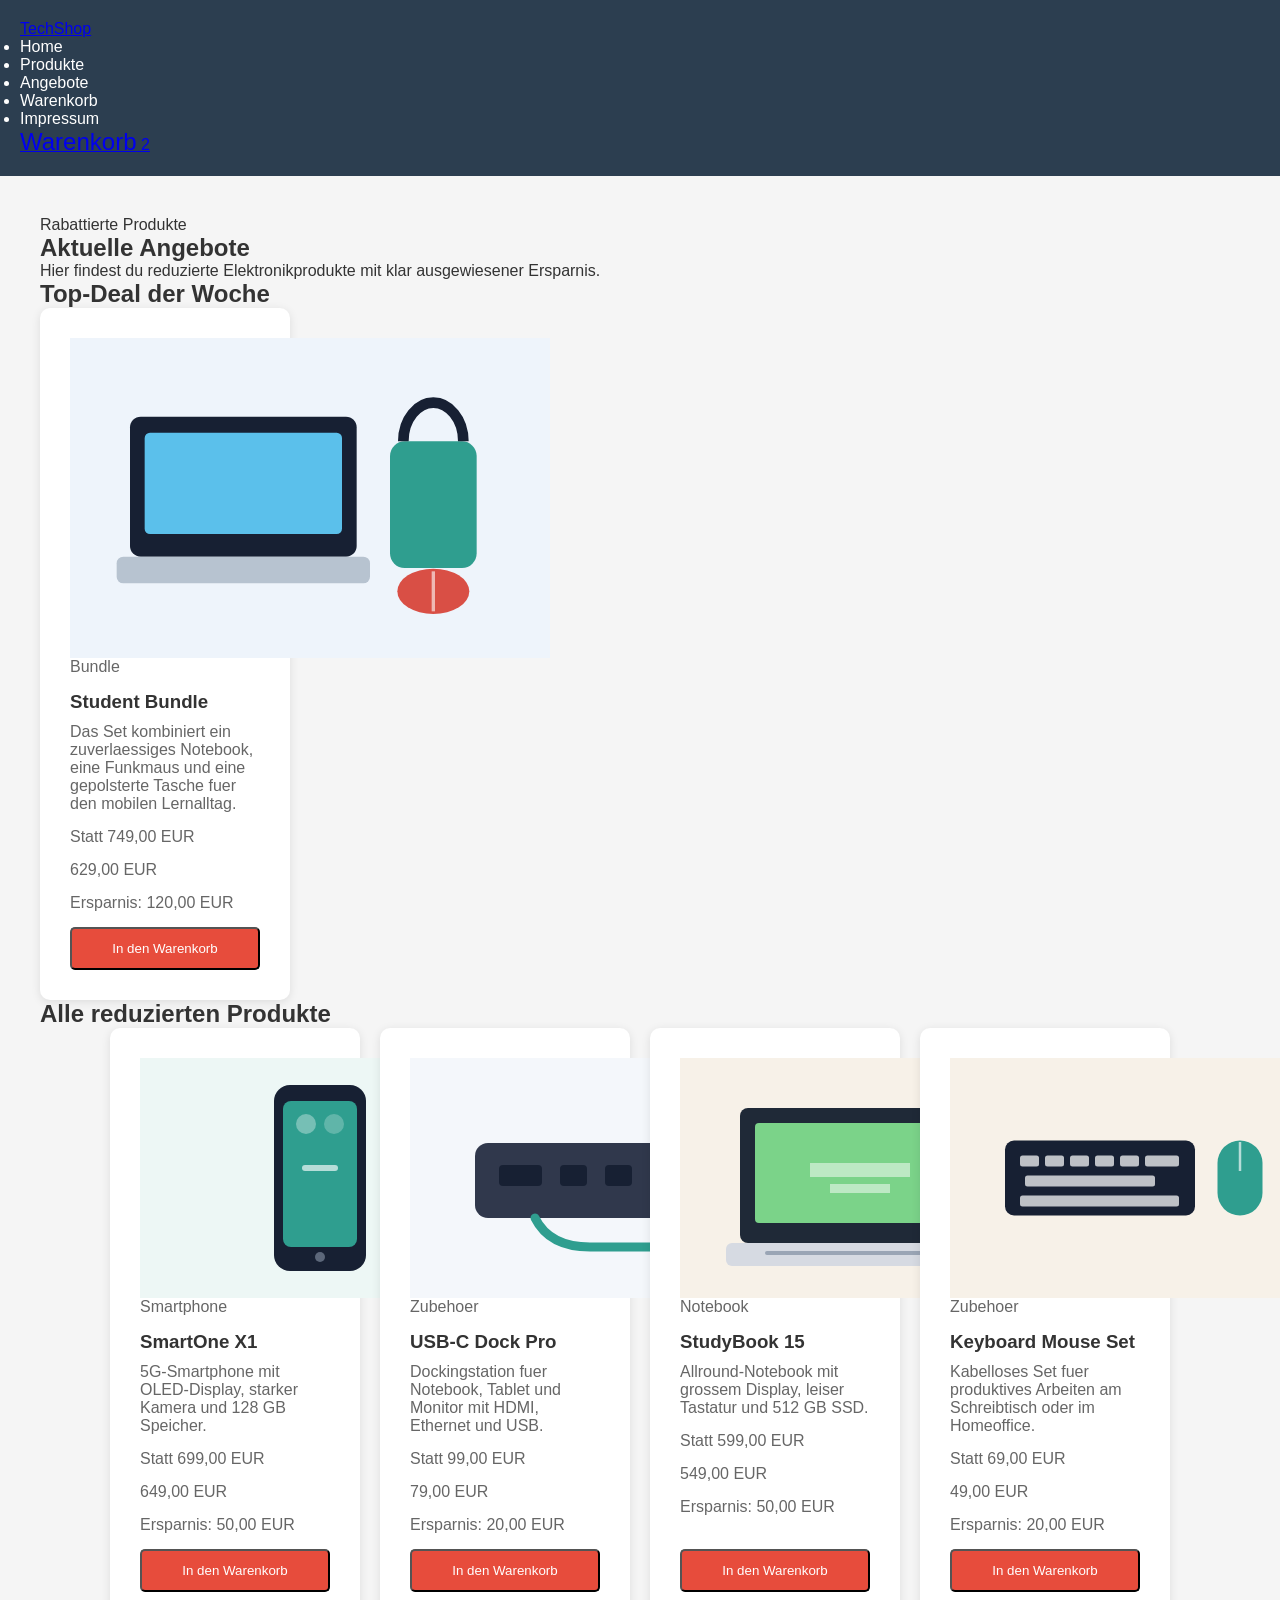
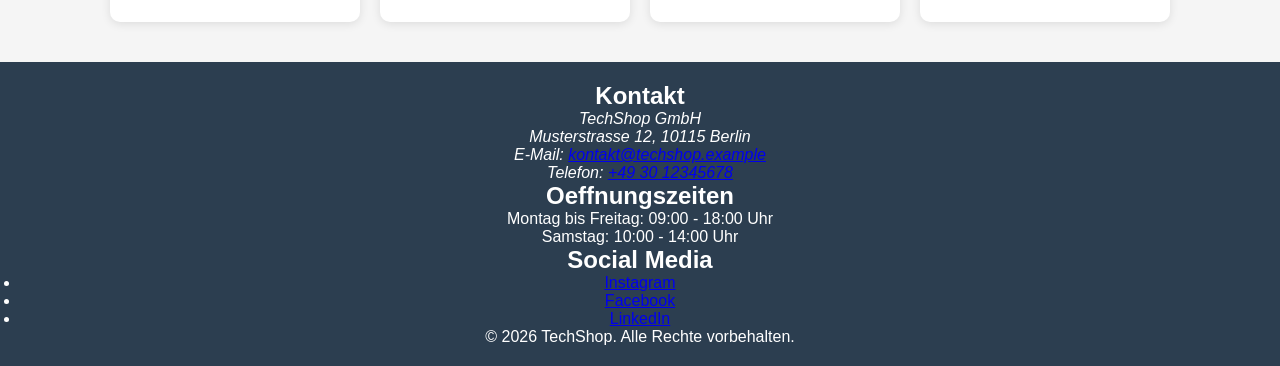
==== angebote.html @ 42faed0a "Update website structure and pages" ====
<!DOCTYPE html>
<html lang="de">
<head>
    <meta charset="UTF-8">
    <meta name="viewport" content="width=device-width, initial-scale=1.0">
    <meta name="description" content="Aktuelle Angebote im TechShop: rabattierte Notebooks, Smartphones und Zubehoer mit klar ausgewiesener Ersparnis.">
    <title>Angebote | TechShop</title>
    <link rel="stylesheet" href="css/style.css">
</head>
<body>
    <header class="site-header">
        <a class="site-logo" href="index.html" aria-label="TechShop Startseite">TechShop</a>

        <nav class="site-navigation" aria-label="Hauptnavigation">
            <ul class="navigation-list">
                <li><a href="index.html">Home</a></li>
                <li><a href="produkte.html">Produkte</a></li>
                <li><a href="angebote.html" aria-current="page">Angebote</a></li>
                <li><a href="warenkorb.html">Warenkorb</a></li>
                <li><a href="impressum.html">Impressum</a></li>
            </ul>
        </nav>

        <a class="cart-link" href="warenkorb.html" aria-label="Warenkorb mit 2 Artikeln">
            <span class="cart-icon" aria-hidden="true">Warenkorb</span>
            <span class="cart-count">2</span>
        </a>
    </header>

    <main>
        <section class="page-header" aria-labelledby="offers-page-title">
            <p class="section-kicker">Rabattierte Produkte</p>
            <h1 id="offers-page-title">Aktuelle Angebote</h1>
            <p>Hier findest du reduzierte Elektronikprodukte mit klar ausgewiesener Ersparnis.</p>
        </section>

        <section class="offers-highlight" aria-labelledby="highlight-title">
            <h2 id="highlight-title">Top-Deal der Woche</h2>
            <article class="product-card product-card--featured-offer">
                <img src="images/student-bundle.svg" alt="Student Bundle mit Notebook, Maus und Tasche" width="480" height="320">
                <p class="product-category">Bundle</p>
                <h3>Student Bundle</h3>
                <p class="product-description">Das Set kombiniert ein zuverlaessiges Notebook, eine Funkmaus und eine gepolsterte Tasche fuer den mobilen Lernalltag.</p>
                <p class="old-price">Statt 749,00 EUR</p>
                <p class="product-price">629,00 EUR</p>
                <p class="saving">Ersparnis: 120,00 EUR</p>
                <button class="btn" type="button">In den Warenkorb</button>
            </article>
        </section>

        <section class="offers-list" aria-labelledby="all-offers-title">
            <h2 id="all-offers-title">Alle reduzierten Produkte</h2>
            <div class="product-grid">
                <article class="product-card product-card--offer">
                    <img src="images/smartphone-x1.svg" alt="SmartOne X1 Smartphone in Schwarz" width="360" height="240">
                    <p class="product-category">Smartphone</p>
                    <h3>SmartOne X1</h3>
                    <p class="product-description">5G-Smartphone mit OLED-Display, starker Kamera und 128 GB Speicher.</p>
                    <p class="old-price">Statt 699,00 EUR</p>
                    <p class="product-price">649,00 EUR</p>
                    <p class="saving">Ersparnis: 50,00 EUR</p>
                    <button class="btn" type="button">In den Warenkorb</button>
                </article>

                <article class="product-card product-card--offer">
                    <img src="images/usb-c-dock.svg" alt="USB-C Dock Pro mit mehreren Anschluessen" width="360" height="240">
                    <p class="product-category">Zubehoer</p>
                    <h3>USB-C Dock Pro</h3>
                    <p class="product-description">Dockingstation fuer Notebook, Tablet und Monitor mit HDMI, Ethernet und USB.</p>
                    <p class="old-price">Statt 99,00 EUR</p>
                    <p class="product-price">79,00 EUR</p>
                    <p class="saving">Ersparnis: 20,00 EUR</p>
                    <button class="btn" type="button">In den Warenkorb</button>
                </article>

                <article class="product-card product-card--offer">
                    <img src="images/notebook-study-15.svg" alt="StudyBook 15 Notebook fuer Office und Schule" width="360" height="240">
                    <p class="product-category">Notebook</p>
                    <h3>StudyBook 15</h3>
                    <p class="product-description">Allround-Notebook mit grossem Display, leiser Tastatur und 512 GB SSD.</p>
                    <p class="old-price">Statt 599,00 EUR</p>
                    <p class="product-price">549,00 EUR</p>
                    <p class="saving">Ersparnis: 50,00 EUR</p>
                    <button class="btn" type="button">In den Warenkorb</button>
                </article>

                <article class="product-card product-card--offer">
                    <img src="images/keyboard-mouse-set.svg" alt="Tastatur und Maus als kabelloses Set" width="360" height="240">
                    <p class="product-category">Zubehoer</p>
                    <h3>Keyboard Mouse Set</h3>
                    <p class="product-description">Kabelloses Set fuer produktives Arbeiten am Schreibtisch oder im Homeoffice.</p>
                    <p class="old-price">Statt 69,00 EUR</p>
                    <p class="product-price">49,00 EUR</p>
                    <p class="saving">Ersparnis: 20,00 EUR</p>
                    <button class="btn" type="button">In den Warenkorb</button>
                </article>
            </div>
        </section>
    </main>

    <footer class="site-footer">
        <section class="footer-section" aria-labelledby="footer-contact">
            <h2 id="footer-contact">Kontakt</h2>
            <address>
                TechShop GmbH<br>
                Musterstrasse 12, 10115 Berlin<br>
                E-Mail: <a href="mailto:kontakt@techshop.example">kontakt@techshop.example</a><br>
                Telefon: <a href="tel:+493012345678">+49 30 12345678</a>
            </address>
        </section>

        <section class="footer-section" aria-labelledby="footer-hours">
            <h2 id="footer-hours">Oeffnungszeiten</h2>
            <p>Montag bis Freitag: 09:00 - 18:00 Uhr</p>
            <p>Samstag: 10:00 - 14:00 Uhr</p>
        </section>

        <section class="footer-section" aria-labelledby="footer-social">
            <h2 id="footer-social">Social Media</h2>
            <ul class="social-list">
                <li><a href="#">Instagram</a></li>
                <li><a href="#">Facebook</a></li>
                <li><a href="#">LinkedIn</a></li>
            </ul>
        </section>

        <p class="copyright">&copy; 2026 TechShop. Alle Rechte vorbehalten.</p>
    </footer>
</body>
</html>
---- css/style.css ----
/* =========================================
   GLOBAL — gilt für alle Seiten
   ========================================= */

* {
    margin: 0;
    padding: 0;
    box-sizing: border-box;
}

body {
    font-family: Arial, sans-serif;
    background-color: #f5f5f5;
    color: #333;
}

/* =========================================
   HEADER & NAVIGATION — alle Seiten
   ========================================= */

header {
    background-color: #2c3e50;
    padding: 20px;
    color: white;
}

header h1 {
    margin-bottom: 10px;
}

nav {
    display: flex;
    justify-content: space-between;
    align-items: center;
}

nav a {
    color: white;
    text-decoration: none;
    margin-right: 20px;
}

.cart-icon {
    font-size: 24px;
    margin-right: 0;
}

/* =========================================
   MAIN & FOOTER — alle Seiten
   ========================================= */

main {
    padding: 40px;
}

footer {
    background-color: #2c3e50;
    color: white;
    text-align: center;
    padding: 20px;
}

/* =========================================
   BUTTONS — alle Seiten
   ========================================= */

.btn {
    background-color: #e74c3c;
    color: white;
    padding: 12px 24px;
    text-decoration: none;
    border-radius: 5px;
}

.btn:hover {
    background-color: #c0392b;
}

/* =========================================
   index.html — HERO BEREICH
   ========================================= */

.hero {
    background-color: #2c3e50;
    color: white;
    padding: 80px 40px;
    text-align: center;
}

.hero h2 {
    font-size: 48px;
    margin-bottom: 20px;
}

.hero p {
    font-size: 20px;
    margin-bottom: 30px;
}

/* =========================================
   index.html — FEATURED PRODUCTS
   ========================================= */

.featured {
    padding: 60px 40px;
    text-align: center;
}

.featured h2 {
    margin-bottom: 40px;
    font-size: 32px;
}

/* =========================================
   PRODUKT KARTEN — index.html & produkte.html
   ========================================= */

.product-grid {
    display: flex;
    gap: 20px;
    justify-content: center;
}

.product-card {
    background: white;
    padding: 30px;
    border-radius: 10px;
    width: 250px;
    box-shadow: 0 2px 10px rgba(0,0,0,0.1);
    display: flex;
    flex-direction: column;
}

.product-card h3 {
    margin-bottom: 10px;
}

.product-card p {
    margin-bottom: 15px;
    color: #666;
}

.product-card .btn {
    margin-top: auto;
}

.price {
    display: block;
    font-size: 24px;
    font-weight: bold;
    color: #e74c3c;
    margin-bottom: 15px;
}

/* =========================================
   index.html — NACHHALTIGKEIT
   ========================================= */

.sustainability {
    background-color: #ecf0f1;
    padding: 60px 40px;
    text-align: center;
}

.sustainability h2 {
    margin-bottom: 40px;
    font-size: 32px;
}

.sustain-grid {
    display: flex;
    gap: 20px;
    justify-content: center;
}

.sustain-card {
    background: white;
    padding: 30px;
    border-radius: 10px;
    width: 250px;
}

.sustain-card h3 {
    margin-bottom: 10px;
}

/* =========================================
   produkte.html — FILTER BUTTONS
   ========================================= */

.filter-section {
    padding: 40px 40px 20px 40px;
    text-align: center;
}

.filter-section h2 {
    margin-bottom: 20px;
    font-size: 32px;
}

.filter-buttons {
    display: flex;
    gap: 10px;
    justify-content: center;
}

.filter-btn {
    background-color: #ecf0f1;
    border: none;
    padding: 10px 20px;
    border-radius: 5px;
    cursor: pointer;
    font-size: 16px;
}

.filter-btn:hover {
    background-color: #2c3e50;
    color: white;
}

.filter-btn.active {
    background-color: #2c3e50;
    color: white;
}

/* =========================================
   produkte.html — PRODUKTE ÜBERSICHT
   ========================================= */

.products-section {
    padding: 20px 40px 60px 40px;
}

.product-emoji {
    font-size: 48px;
    margin-bottom: 15px;
}
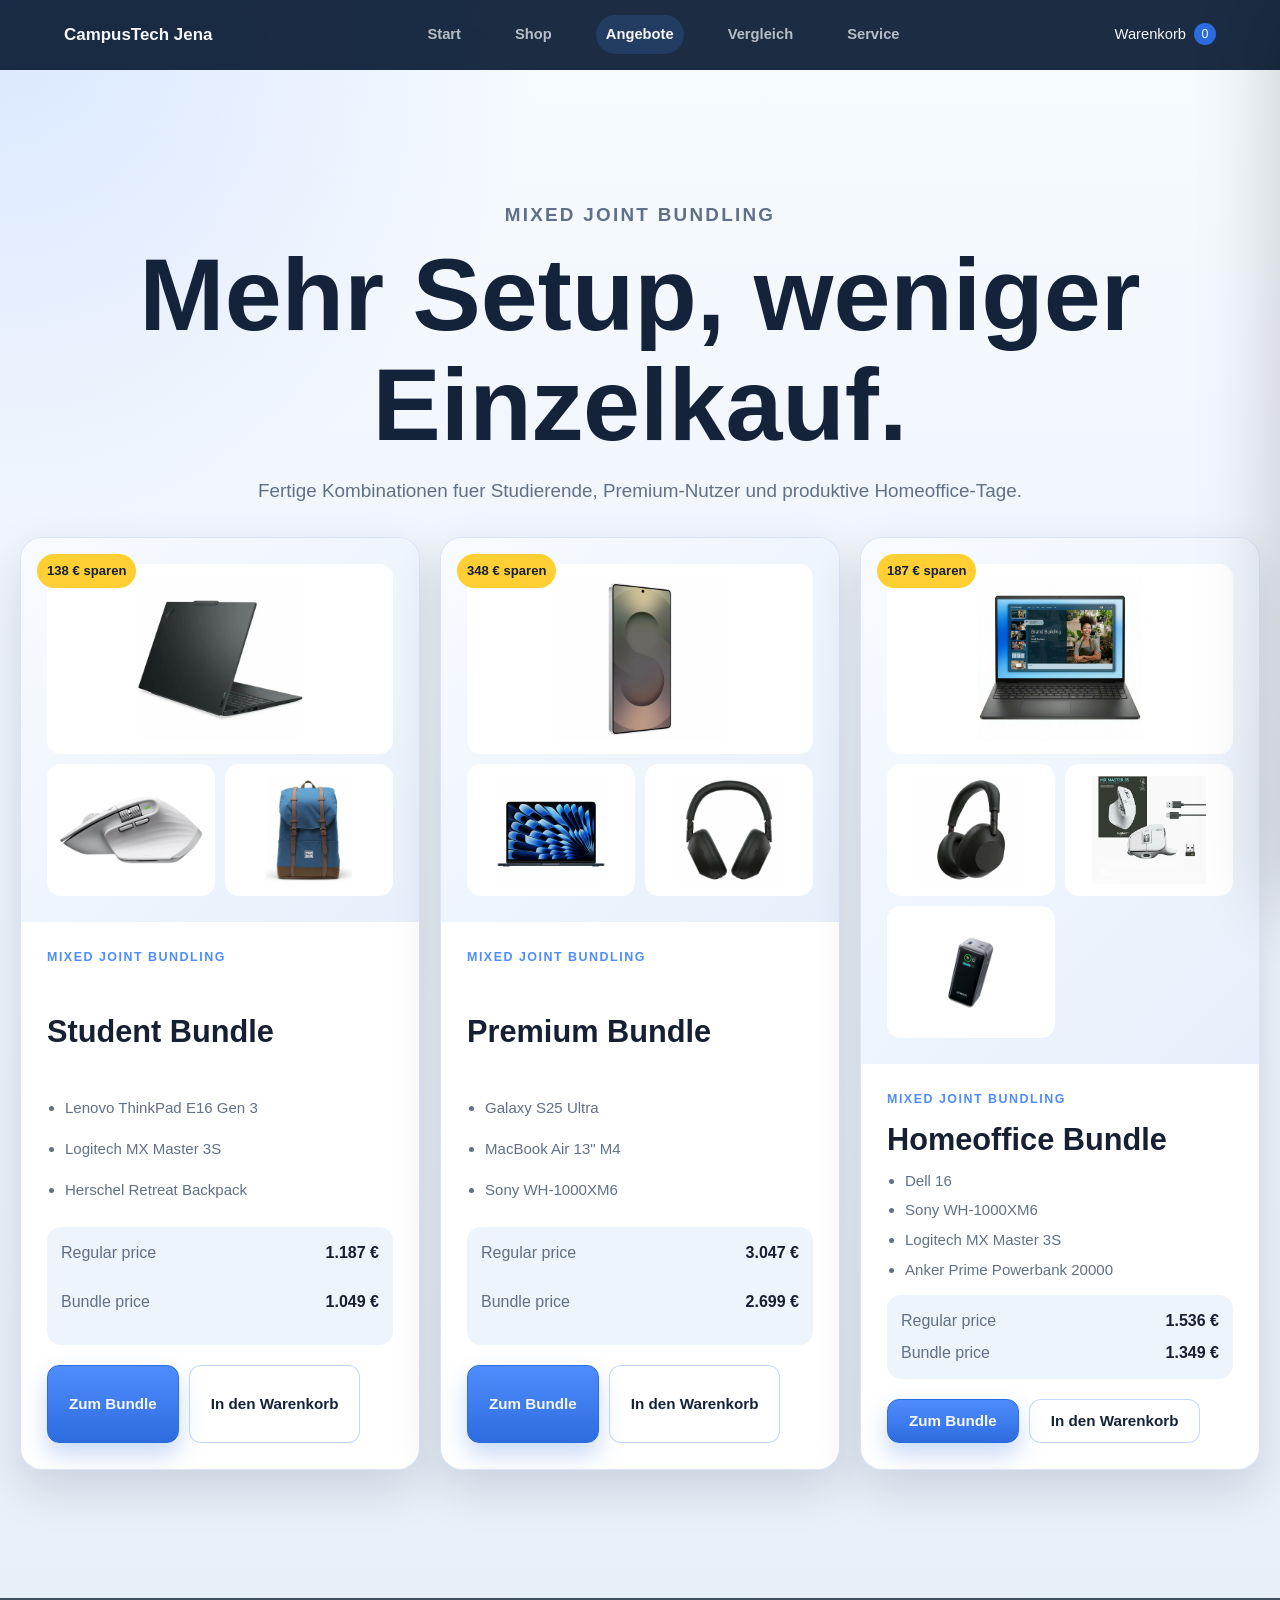
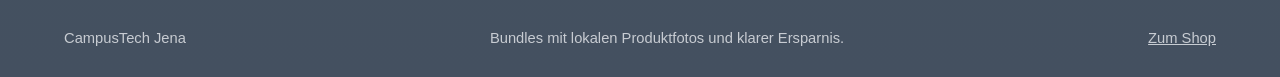
==== commit 6516cb4e: "neu" ====
--- a/angebote.html
+++ b/angebote.html
@@ -3,128 +3,57 @@
 <head>
     <meta charset="UTF-8">
     <meta name="viewport" content="width=device-width, initial-scale=1.0">
-    <meta name="description" content="Aktuelle Angebote im TechShop: rabattierte Notebooks, Smartphones und Zubehoer mit klar ausgewiesener Ersparnis.">
-    <title>Angebote | TechShop</title>
-    <link rel="stylesheet" href="css/style.css">
+    <meta name="description" content="CampusTech Jena Bundles fuer Studium, Premium-Alltag und Homeoffice.">
+    <title>Angebote | CampusTech Jena</title>
+    <link rel="stylesheet" href="style.css">
 </head>
-<body>
+<body data-page="offers">
     <header class="site-header">
-        <a class="site-logo" href="index.html" aria-label="TechShop Startseite">TechShop</a>
-
-        <nav class="site-navigation" aria-label="Hauptnavigation">
-            <ul class="navigation-list">
-                <li><a href="index.html">Home</a></li>
-                <li><a href="produkte.html">Produkte</a></li>
-                <li><a href="angebote.html" aria-current="page">Angebote</a></li>
-                <li><a href="warenkorb.html">Warenkorb</a></li>
-                <li><a href="impressum.html">Impressum</a></li>
-            </ul>
+        <a class="brand" href="index.html" aria-label="CampusTech Jena Startseite">CampusTech Jena</a>
+        <button class="nav-toggle" type="button" aria-label="Menue oeffnen" aria-expanded="false">
+            <span></span>
+            <span></span>
+        </button>
+        <nav class="site-nav" aria-label="Hauptnavigation">
+            <a href="index.html" data-nav="home">Start</a>
+            <a href="produkte.html" data-nav="shop">Shop</a>
+            <a href="angebote.html" data-nav="offers">Angebote</a>
+            <a href="vergleich.html" data-nav="compare">Vergleich</a>
+            <a href="kontakt.html" data-nav="contact">Service</a>
         </nav>
-
-        <a class="cart-link" href="warenkorb.html" aria-label="Warenkorb mit 2 Artikeln">
-            <span class="cart-icon" aria-hidden="true">Warenkorb</span>
-            <span class="cart-count">2</span>
-        </a>
+        <button class="cart-indicator" type="button" data-cart-open>
+            Warenkorb <span data-cart-count>0</span>
+        </button>
     </header>
 
     <main>
-        <section class="page-header" aria-labelledby="offers-page-title">
-            <p class="section-kicker">Rabattierte Produkte</p>
-            <h1 id="offers-page-title">Aktuelle Angebote</h1>
-            <p>Hier findest du reduzierte Elektronikprodukte mit klar ausgewiesener Ersparnis.</p>
+        <section class="page-hero offers-hero">
+            <p class="eyebrow">Mixed Joint Bundling</p>
+            <h1>Mehr Setup, weniger Einzelkauf.</h1>
+            <p>Fertige Kombinationen fuer Studierende, Premium-Nutzer und produktive Homeoffice-Tage.</p>
         </section>
 
-        <section class="offers-highlight" aria-labelledby="highlight-title">
-            <h2 id="highlight-title">Top-Deal der Woche</h2>
-            <article class="product-card product-card--featured-offer">
-                <img src="images/student-bundle.svg" alt="Student Bundle mit Notebook, Maus und Tasche" width="480" height="320">
-                <p class="product-category">Bundle</p>
-                <h3>Student Bundle</h3>
-                <p class="product-description">Das Set kombiniert ein zuverlaessiges Notebook, eine Funkmaus und eine gepolsterte Tasche fuer den mobilen Lernalltag.</p>
-                <p class="old-price">Statt 749,00 EUR</p>
-                <p class="product-price">629,00 EUR</p>
-                <p class="saving">Ersparnis: 120,00 EUR</p>
-                <button class="btn" type="button">In den Warenkorb</button>
-            </article>
-        </section>
-
-        <section class="offers-list" aria-labelledby="all-offers-title">
-            <h2 id="all-offers-title">Alle reduzierten Produkte</h2>
-            <div class="product-grid">
-                <article class="product-card product-card--offer">
-                    <img src="images/smartphone-x1.svg" alt="SmartOne X1 Smartphone in Schwarz" width="360" height="240">
-                    <p class="product-category">Smartphone</p>
-                    <h3>SmartOne X1</h3>
-                    <p class="product-description">5G-Smartphone mit OLED-Display, starker Kamera und 128 GB Speicher.</p>
-                    <p class="old-price">Statt 699,00 EUR</p>
-                    <p class="product-price">649,00 EUR</p>
-                    <p class="saving">Ersparnis: 50,00 EUR</p>
-                    <button class="btn" type="button">In den Warenkorb</button>
-                </article>
-
-                <article class="product-card product-card--offer">
-                    <img src="images/usb-c-dock.svg" alt="USB-C Dock Pro mit mehreren Anschluessen" width="360" height="240">
-                    <p class="product-category">Zubehoer</p>
-                    <h3>USB-C Dock Pro</h3>
-                    <p class="product-description">Dockingstation fuer Notebook, Tablet und Monitor mit HDMI, Ethernet und USB.</p>
-                    <p class="old-price">Statt 99,00 EUR</p>
-                    <p class="product-price">79,00 EUR</p>
-                    <p class="saving">Ersparnis: 20,00 EUR</p>
-                    <button class="btn" type="button">In den Warenkorb</button>
-                </article>
-
-                <article class="product-card product-card--offer">
-                    <img src="images/notebook-study-15.svg" alt="StudyBook 15 Notebook fuer Office und Schule" width="360" height="240">
-                    <p class="product-category">Notebook</p>
-                    <h3>StudyBook 15</h3>
-                    <p class="product-description">Allround-Notebook mit grossem Display, leiser Tastatur und 512 GB SSD.</p>
-                    <p class="old-price">Statt 599,00 EUR</p>
-                    <p class="product-price">549,00 EUR</p>
-                    <p class="saving">Ersparnis: 50,00 EUR</p>
-                    <button class="btn" type="button">In den Warenkorb</button>
-                </article>
-
-                <article class="product-card product-card--offer">
-                    <img src="images/keyboard-mouse-set.svg" alt="Tastatur und Maus als kabelloses Set" width="360" height="240">
-                    <p class="product-category">Zubehoer</p>
-                    <h3>Keyboard Mouse Set</h3>
-                    <p class="product-description">Kabelloses Set fuer produktives Arbeiten am Schreibtisch oder im Homeoffice.</p>
-                    <p class="old-price">Statt 69,00 EUR</p>
-                    <p class="product-price">49,00 EUR</p>
-                    <p class="saving">Ersparnis: 20,00 EUR</p>
-                    <button class="btn" type="button">In den Warenkorb</button>
-                </article>
-            </div>
-        </section>
+        <section class="bundle-grid offer-grid" data-offer-grid aria-label="Aktuelle Bundles"></section>
     </main>
 
     <footer class="site-footer">
-        <section class="footer-section" aria-labelledby="footer-contact">
-            <h2 id="footer-contact">Kontakt</h2>
-            <address>
-                TechShop GmbH<br>
-                Musterstrasse 12, 10115 Berlin<br>
-                E-Mail: <a href="mailto:kontakt@techshop.example">kontakt@techshop.example</a><br>
-                Telefon: <a href="tel:+493012345678">+49 30 12345678</a>
-            </address>
-        </section>
+        <p>CampusTech Jena</p>
+        <p>Bundles mit lokalen Produktfotos und klarer Ersparnis.</p>
+        <p><a href="produkte.html">Zum Shop</a></p>
+    </footer>
 
-        <section class="footer-section" aria-labelledby="footer-hours">
-            <h2 id="footer-hours">Oeffnungszeiten</h2>
-            <p>Montag bis Freitag: 09:00 - 18:00 Uhr</p>
-            <p>Samstag: 10:00 - 14:00 Uhr</p>
-        </section>
-
-        <section class="footer-section" aria-labelledby="footer-social">
-            <h2 id="footer-social">Social Media</h2>
-            <ul class="social-list">
-                <li><a href="#">Instagram</a></li>
-                <li><a href="#">Facebook</a></li>
-                <li><a href="#">LinkedIn</a></li>
-            </ul>
-        </section>
-
-        <p class="copyright">&copy; 2026 TechShop. Alle Rechte vorbehalten.</p>
-    </footer>
+    <aside class="cart-drawer" data-cart-drawer aria-hidden="true">
+        <div class="drawer-head">
+            <h2>Warenkorb</h2>
+            <button class="icon-btn" type="button" data-cart-close>Schliessen</button>
+        </div>
+        <div class="drawer-items" data-cart-items></div>
+        <div class="drawer-total">
+            <span>Summe</span>
+            <strong data-cart-total>0 €</strong>
+        </div>
+    </aside>
+    <div class="toast" data-toast></div>
+    <script src="script.js"></script>
 </body>
 </html>
--- a/style.css
+++ b/style.css
@@ -0,0 +1,1169 @@
+:root {
+    --bg-primary: #081B33;
+    --bg-secondary: #102B4E;
+    --accent: #2D6CDF;
+    --accent-light: #4F8DFF;
+    --text: #14233a;
+    --text-invert: #F5F7FA;
+    --bg: #eef4fb;
+    --surface: #ffffff;
+    --surface-soft: #e8f0fa;
+    --surface-card: #ffffff;
+    --card-text: #172033;
+    --muted: #607086;
+    --muted-dark: #607086;
+    --line: rgba(16, 43, 78, 0.14);
+    --dark: #061426;
+    --sale: #ffcf33;
+    --shadow: 0 22px 60px rgba(8, 27, 51, 0.16);
+    --radius: 18px;
+}
+
+* {
+    box-sizing: border-box;
+    margin: 0;
+    padding: 0;
+}
+
+html {
+    scroll-behavior: smooth;
+}
+
+body {
+    min-width: 320px;
+    background:
+        radial-gradient(circle at top left, rgba(79, 141, 255, 0.18), transparent 34rem),
+        linear-gradient(180deg, #f7fbff 0%, var(--bg) 46%, #e7eff9 100%);
+    color: var(--text);
+    font-family: Inter, "Segoe UI", Roboto, Arial, sans-serif;
+    letter-spacing: 0;
+    line-height: 1.5;
+}
+
+body.drawer-open {
+    overflow: hidden;
+}
+
+a {
+    color: inherit;
+}
+
+img {
+    display: block;
+    max-width: 100%;
+}
+
+button,
+input,
+select {
+    font: inherit;
+}
+
+button {
+    cursor: pointer;
+}
+
+.site-header {
+    position: sticky;
+    top: 0;
+    z-index: 30;
+    display: grid;
+    grid-template-columns: auto 1fr auto;
+    align-items: center;
+    gap: 28px;
+    min-height: 70px;
+    padding: 0 clamp(20px, 5vw, 72px);
+    background: rgba(8, 27, 51, 0.92);
+    border-bottom: 1px solid var(--line);
+    backdrop-filter: blur(22px);
+}
+
+.brand {
+    color: var(--text-invert);
+    font-size: 1.06rem;
+    font-weight: 800;
+    text-decoration: none;
+}
+
+.site-nav {
+    display: flex;
+    justify-content: center;
+    gap: clamp(14px, 3vw, 34px);
+}
+
+.site-nav a {
+    color: rgba(245, 247, 250, 0.72);
+    font-size: 0.92rem;
+    font-weight: 650;
+    text-decoration: none;
+    transition: color 180ms ease, background 180ms ease;
+    padding: 8px 10px;
+    border-radius: 999px;
+}
+
+.site-nav a:hover,
+.site-nav a.active {
+    color: var(--text-invert);
+    background: rgba(79, 141, 255, 0.16);
+}
+
+.cart-indicator,
+.icon-btn,
+.nav-toggle {
+    border: 0;
+    background: transparent;
+    color: var(--text-invert);
+}
+
+.cart-indicator {
+    display: inline-flex;
+    align-items: center;
+    gap: 8px;
+    font-size: 0.92rem;
+}
+
+.cart-indicator span {
+    display: grid;
+    place-items: center;
+    min-width: 22px;
+    height: 22px;
+    padding: 0 7px;
+    border-radius: 999px;
+    background: var(--accent);
+    color: var(--text-invert);
+    font-size: 0.78rem;
+}
+
+.nav-toggle {
+    display: none;
+    width: 42px;
+    height: 42px;
+    justify-self: end;
+}
+
+.nav-toggle span {
+    display: block;
+    width: 21px;
+    height: 1.5px;
+    margin: 6px auto;
+    background: var(--text-invert);
+}
+
+main {
+    width: min(1440px, 100%);
+    margin: 0 auto;
+}
+
+.hero,
+.page-hero,
+.section-heading,
+.shop-layout,
+.detail-shell,
+.compare-wrap,
+.contact-grid,
+.wide-showcase,
+.benefits,
+.feature-grid,
+.bundle-grid {
+    width: min(1240px, calc(100% - 32px));
+    margin-inline: auto;
+}
+
+.hero {
+    min-height: calc(100svh - 64px);
+    display: grid;
+    grid-template-rows: auto 1fr;
+    align-items: center;
+    padding: clamp(48px, 7vw, 88px) 0 40px;
+    text-align: center;
+}
+
+.hero-copy {
+    max-width: 900px;
+    margin: 0 auto;
+}
+
+.eyebrow {
+    color: var(--accent-light);
+    font-size: 0.78rem;
+    font-weight: 700;
+    letter-spacing: 0.12em;
+    text-transform: uppercase;
+}
+
+h1,
+h2,
+h3 {
+    color: var(--text);
+    line-height: 1.08;
+}
+
+h1 {
+    margin-top: 12px;
+    font-size: clamp(3.2rem, 9vw, 7.6rem);
+    font-weight: 850;
+}
+
+h2 {
+    font-size: clamp(2.1rem, 5vw, 5.2rem);
+    font-weight: 720;
+}
+
+h3 {
+    font-size: 1.35rem;
+    font-weight: 700;
+}
+
+.hero-copy p:not(.eyebrow),
+.page-hero p,
+.section-heading p,
+.wide-showcase p,
+.product-copy,
+.contact-card p,
+.site-footer {
+    color: var(--muted);
+}
+
+.hero-copy p:not(.eyebrow) {
+    max-width: 680px;
+    margin: 18px auto 0;
+    font-size: clamp(1.05rem, 2vw, 1.35rem);
+}
+
+.button-row {
+    display: flex;
+    flex-wrap: wrap;
+    justify-content: center;
+    gap: 12px;
+    margin-top: 28px;
+}
+
+.btn {
+    display: inline-flex;
+    align-items: center;
+    justify-content: center;
+    min-height: 44px;
+    padding: 0 21px;
+    border-radius: 12px;
+    font-size: 0.95rem;
+    font-weight: 650;
+    text-decoration: none;
+    transition: transform 180ms ease, box-shadow 180ms ease, background 180ms ease, border-color 180ms ease;
+}
+
+.btn:hover {
+    transform: translateY(-2px);
+}
+
+.btn-dark {
+    border: 1px solid var(--accent);
+    background: linear-gradient(180deg, var(--accent-light), var(--accent));
+    color: var(--text-invert);
+    box-shadow: 0 12px 24px rgba(45, 108, 223, 0.26);
+}
+
+.btn-light {
+    border: 1px solid rgba(79, 141, 255, 0.34);
+    background: rgba(245, 247, 250, 0.08);
+    color: var(--text);
+}
+
+.hero-wallpaper {
+    width: min(1120px, 100%);
+    margin: clamp(28px, 5vw, 54px) auto 0;
+    border: 1px solid rgba(16, 43, 78, 0.12);
+    border-radius: 28px;
+    overflow: hidden;
+    box-shadow: var(--shadow);
+}
+
+.hero-wallpaper img {
+    width: 100%;
+    height: clamp(260px, 42vw, 540px);
+    object-fit: cover;
+}
+
+.hero-image {
+    width: min(980px, 100%);
+    margin: clamp(30px, 5vw, 70px) auto 0;
+    filter: drop-shadow(0 34px 48px rgba(0, 0, 0, 0.12));
+}
+
+.benefits {
+    display: grid;
+    grid-template-columns: repeat(4, 1fr);
+    gap: 14px;
+    margin-bottom: clamp(74px, 10vw, 138px);
+}
+
+.benefits article {
+    display: grid;
+    grid-template-columns: 64px 1fr;
+    gap: 16px;
+    align-items: start;
+    min-height: 0;
+    padding: 22px;
+    border: 1px solid rgba(16, 43, 78, 0.12);
+    border-radius: var(--radius);
+    background: rgba(255, 255, 255, 0.86);
+    overflow: hidden;
+    transition: transform 200ms ease, box-shadow 200ms ease;
+}
+
+.benefits article:hover {
+    transform: translateY(-4px);
+    box-shadow: var(--shadow);
+}
+
+.benefits article img {
+    grid-row: 1 / span 3;
+    width: 64px;
+    height: 64px;
+    object-fit: contain;
+    border-radius: 12px;
+    margin-bottom: 0;
+    background: #eef4fb;
+    padding: 8px;
+}
+
+.benefits span {
+    color: var(--muted);
+    font-size: 0.78rem;
+    font-weight: 700;
+}
+
+.benefits h2 {
+    margin-top: 0;
+    font-size: 1.35rem;
+}
+
+.benefits p {
+    margin-top: 8px;
+    color: var(--muted);
+}
+
+.section-heading,
+.page-hero {
+    padding: clamp(64px, 9vw, 124px) 0 28px;
+    text-align: center;
+}
+
+.section-heading {
+    max-width: 820px;
+}
+
+.section-heading h2,
+.page-hero h1 {
+    margin-top: 10px;
+}
+
+.page-hero h1 {
+    font-size: clamp(3.2rem, 8vw, 7.5rem);
+}
+
+.page-hero p {
+    margin-top: 16px;
+    font-size: 1.18rem;
+}
+
+.feature-grid,
+.product-grid {
+    display: grid;
+    grid-template-columns: repeat(3, minmax(0, 1fr));
+    gap: 18px;
+}
+
+.product-card {
+    position: relative;
+    overflow: hidden;
+    border-radius: var(--radius);
+    background: var(--surface-card);
+    color: var(--card-text);
+    border: 1px solid rgba(245, 247, 250, 0.10);
+    box-shadow: 0 12px 32px rgba(0, 0, 0, 0.18);
+    transition: transform 220ms ease, box-shadow 220ms ease;
+}
+
+.product-card:hover {
+    transform: translateY(-5px);
+    box-shadow: var(--shadow);
+}
+
+.product-card img {
+    width: 100%;
+    aspect-ratio: 1.18 / 1;
+    object-fit: contain;
+    padding: 32px;
+    background: linear-gradient(180deg, #ffffff, #eef4fb);
+}
+
+.product-body {
+    display: grid;
+    gap: 12px;
+    padding: 24px;
+}
+
+.product-card h3,
+.product-card .price {
+    color: var(--card-text);
+}
+
+.product-card .eyebrow {
+    color: var(--accent);
+}
+
+.product-card .btn-light {
+    border-color: #d7e0ec;
+    background: #ffffff;
+    color: var(--accent);
+}
+
+.product-card .btn-light:hover {
+    border-color: var(--accent);
+    box-shadow: 0 10px 22px rgba(45, 108, 223, 0.14);
+}
+
+.highlight-list {
+    display: grid;
+    gap: 7px;
+    padding-left: 18px;
+    color: var(--muted-dark);
+    font-size: 0.94rem;
+}
+
+.detail-highlights {
+    margin-top: 22px;
+    color: var(--muted);
+}
+
+.product-copy {
+    color: var(--muted-dark);
+}
+
+.meta-row {
+    display: flex;
+    justify-content: space-between;
+    gap: 14px;
+    color: var(--muted-dark);
+    font-size: 0.9rem;
+}
+
+.price {
+    color: var(--card-text);
+    font-size: 1.05rem;
+    font-weight: 720;
+}
+
+.product-actions {
+    display: flex;
+    flex-wrap: wrap;
+    gap: 10px;
+    margin-top: 6px;
+}
+
+.text-link {
+    color: var(--accent-light);
+    font-weight: 650;
+    text-decoration: none;
+}
+
+.text-link:hover {
+    text-decoration: underline;
+}
+
+.offer-badge {
+    position: absolute;
+    top: 16px;
+    left: 16px;
+    z-index: 2;
+    padding: 7px 10px;
+    border-radius: 999px;
+    background: var(--sale);
+    color: #172033;
+    font-size: 0.82rem;
+    font-weight: 850;
+}
+
+.bundle-grid {
+    display: grid;
+    grid-template-columns: repeat(3, minmax(0, 1fr));
+    gap: 20px;
+    margin-bottom: clamp(80px, 10vw, 132px);
+}
+
+.bundle-card {
+    position: relative;
+    display: grid;
+    grid-template-rows: auto 1fr;
+    overflow: hidden;
+    border: 1px solid rgba(45, 108, 223, 0.18);
+    border-radius: 22px;
+    background: #ffffff;
+    box-shadow: 0 18px 48px rgba(8, 27, 51, 0.14);
+    transition: transform 220ms ease, box-shadow 220ms ease, border-color 220ms ease;
+}
+
+.bundle-card:hover {
+    transform: translateY(-6px);
+    border-color: rgba(45, 108, 223, 0.36);
+    box-shadow: 0 28px 70px rgba(8, 27, 51, 0.20);
+}
+
+.bundle-images {
+    display: grid;
+    grid-template-columns: repeat(2, minmax(0, 1fr));
+    gap: 10px;
+    padding: 26px;
+    background: linear-gradient(135deg, #f8fbff, #e6effb);
+}
+
+.bundle-images img {
+    width: 100%;
+    height: 132px;
+    object-fit: contain;
+    padding: 12px;
+    border-radius: 14px;
+    background: #ffffff;
+}
+
+.bundle-images img:first-child {
+    grid-column: 1 / -1;
+    height: 190px;
+}
+
+.bundle-body {
+    display: grid;
+    gap: 14px;
+    padding: 26px;
+}
+
+.bundle-body h3 {
+    color: var(--card-text);
+    font-size: clamp(1.55rem, 2.4vw, 2.1rem);
+}
+
+.bundle-prices {
+    display: grid;
+    gap: 8px;
+    padding: 14px;
+    border-radius: 14px;
+    background: #eef4fb;
+    color: var(--muted-dark);
+}
+
+.bundle-prices span {
+    display: flex;
+    justify-content: space-between;
+    gap: 12px;
+}
+
+.bundle-prices strong {
+    color: var(--card-text);
+}
+
+.offer-grid {
+    margin-top: 4px;
+}
+
+.old-price {
+    color: var(--muted-dark);
+    font-size: 0.95rem;
+    text-decoration: line-through;
+}
+
+.saving {
+    color: var(--accent);
+    font-weight: 800;
+}
+
+.detail-info .old-price {
+    margin-top: 18px;
+    color: var(--muted);
+}
+
+.detail-info .saving {
+    margin-top: 4px;
+}
+
+.wide-showcase {
+    display: grid;
+    grid-template-columns: minmax(280px, 0.75fr) 1.25fr;
+    gap: 20px;
+    align-items: center;
+    margin-top: 22px;
+    margin-bottom: clamp(76px, 10vw, 140px);
+    padding: clamp(28px, 5vw, 62px);
+    border: 1px solid rgba(245, 247, 250, 0.14);
+    border-radius: 28px;
+    background: linear-gradient(135deg, #102B4E, #071629 62%);
+    color: #ffffff;
+    overflow: hidden;
+}
+
+.wide-showcase h2,
+.wide-showcase .eyebrow {
+    color: #ffffff;
+}
+
+.wide-showcase p {
+    max-width: 360px;
+    margin: 14px 0 18px;
+    color: rgba(255, 255, 255, 0.7);
+}
+
+.wide-showcase img {
+    width: 100%;
+    border-radius: 18px;
+    background: rgba(245, 247, 250, 0.06);
+    object-fit: contain;
+}
+
+.shop-layout {
+    display: grid;
+    grid-template-columns: 1fr 282px;
+    gap: 24px;
+    padding-bottom: 100px;
+}
+
+.filters,
+.shop-results,
+.compare-wrap,
+.contact-card,
+.map-placeholder {
+    border-radius: var(--radius);
+    background: rgba(255, 255, 255, 0.88);
+    border: 1px solid rgba(16, 43, 78, 0.12);
+    box-shadow: 0 14px 42px rgba(8, 27, 51, 0.10);
+}
+
+.filters {
+    position: sticky;
+    top: 84px;
+    align-self: start;
+    display: grid;
+    gap: 10px;
+    padding: 22px;
+}
+
+.filters .icon-btn,
+.cart-drawer .icon-btn {
+    color: var(--text);
+}
+
+.filters h2 {
+    font-size: 1.8rem;
+    margin-bottom: 8px;
+}
+
+.filter-close,
+.filter-toggle {
+    display: none;
+}
+
+.category-list {
+    display: grid;
+    gap: 8px;
+}
+
+.category-list button {
+    display: flex;
+    align-items: center;
+    justify-content: center;
+    width: 100%;
+    min-height: 44px;
+    padding: 0 14px;
+    border: 1px solid var(--line);
+    border-radius: 12px;
+    background: #f5f8fc;
+    color: var(--text);
+    font-weight: 650;
+    text-align: center;
+    transition: background 180ms ease, border-color 180ms ease, transform 180ms ease;
+}
+
+.category-list button:hover,
+.category-list button.active {
+    border-color: var(--accent-light);
+    background: linear-gradient(180deg, var(--accent-light), var(--accent));
+    color: #ffffff;
+    transform: translateY(-1px);
+}
+
+.filters label {
+    margin-top: 12px;
+    color: var(--muted-dark);
+    font-size: 0.82rem;
+    font-weight: 700;
+    text-transform: uppercase;
+}
+
+.input {
+    width: 100%;
+    min-height: 46px;
+    padding: 0 14px;
+    border: 1px solid rgba(16, 43, 78, 0.14);
+    border-radius: 12px;
+    background: #f7fbff;
+    color: var(--text);
+    outline: none;
+}
+
+.input:focus {
+    border-color: var(--accent-light);
+    box-shadow: 0 0 0 4px rgba(79, 141, 255, 0.14);
+}
+
+.shop-results {
+    padding: 22px;
+}
+
+.result-bar {
+    display: flex;
+    justify-content: space-between;
+    gap: 16px;
+    align-items: end;
+    margin-bottom: 18px;
+}
+
+.result-bar h2 {
+    font-size: 1.6rem;
+}
+
+.result-bar span {
+    color: var(--muted);
+}
+
+.detail-shell {
+    display: grid;
+    grid-template-columns: 1.12fr 0.88fr;
+    gap: clamp(24px, 5vw, 70px);
+    align-items: center;
+    min-height: calc(100svh - 64px);
+    padding: clamp(44px, 7vw, 96px) 0;
+}
+
+.detail-gallery {
+    display: grid;
+    gap: 16px;
+}
+
+.detail-main-image {
+    width: 100%;
+    max-height: 680px;
+    object-fit: contain;
+    padding: clamp(24px, 5vw, 56px);
+    border-radius: 24px;
+    background: var(--surface-card);
+}
+
+.gallery-thumbs {
+    display: grid;
+    grid-template-columns: repeat(3, 1fr);
+    gap: 12px;
+}
+
+.gallery-thumbs button {
+    border: 1px solid transparent;
+    border-radius: 14px;
+    background: var(--surface-card);
+}
+
+.gallery-thumbs button.active {
+    border-color: var(--accent-light);
+}
+
+.gallery-thumbs img {
+    width: 100%;
+    aspect-ratio: 1.4 / 1;
+    object-fit: contain;
+    padding: 12px;
+}
+
+.detail-info h1 {
+    font-size: clamp(3rem, 7vw, 7rem);
+}
+
+.detail-info .price {
+    margin-top: 18px;
+    font-size: 1.35rem;
+    color: var(--text);
+}
+
+.spec-list {
+    display: grid;
+    grid-template-columns: repeat(2, 1fr);
+    gap: 12px;
+    margin: 28px 0;
+}
+
+.spec-list div {
+    min-height: 104px;
+    padding: 18px;
+    border-radius: 14px;
+    background: rgba(255, 255, 255, 0.88);
+    border: 1px solid rgba(16, 43, 78, 0.12);
+}
+
+.spec-list dt {
+    color: var(--muted);
+    font-size: 0.78rem;
+    font-weight: 700;
+    text-transform: uppercase;
+}
+
+.spec-list dd {
+    margin-top: 8px;
+    font-weight: 720;
+}
+
+.compare-wrap {
+    overflow: auto;
+    margin-bottom: 100px;
+    padding: 16px;
+}
+
+.compare-table {
+    width: 100%;
+    min-width: 780px;
+    border-collapse: collapse;
+}
+
+.compare-table caption {
+    padding: 18px;
+    color: var(--muted);
+    text-align: left;
+}
+
+.compare-table th,
+.compare-table td {
+    padding: 22px 18px;
+    border-bottom: 1px solid var(--line);
+    text-align: left;
+    vertical-align: top;
+}
+
+.compare-table th {
+    color: var(--muted);
+    font-size: 0.78rem;
+    text-transform: uppercase;
+}
+
+.compare-product {
+    display: flex;
+    align-items: center;
+    gap: 14px;
+}
+
+.compare-product img {
+    width: 72px;
+    height: 72px;
+    object-fit: contain;
+    border-radius: 16px;
+    background: var(--surface-card);
+}
+
+.contact-grid {
+    display: grid;
+    grid-template-columns: repeat(3, 1fr);
+    gap: 18px;
+    padding-bottom: 100px;
+}
+
+.contact-card,
+.map-placeholder {
+    min-height: 260px;
+    padding: 28px;
+}
+
+.contact-card h2 {
+    margin-bottom: 20px;
+    font-size: 2rem;
+}
+
+address {
+    color: var(--muted);
+    font-style: normal;
+}
+
+.hours-list {
+    display: grid;
+    gap: 12px;
+}
+
+.hours-list div {
+    display: flex;
+    justify-content: space-between;
+    gap: 24px;
+    padding-bottom: 12px;
+    border-bottom: 1px solid var(--line);
+}
+
+.service-copy {
+    display: flex;
+    flex-direction: column;
+    justify-content: space-between;
+}
+
+.map-placeholder {
+    grid-column: 1 / -1;
+    display: grid;
+    place-items: center;
+    min-height: 360px;
+    background:
+        linear-gradient(135deg, rgba(0, 0, 0, 0.03) 25%, transparent 25%) 0 0 / 46px 46px,
+        linear-gradient(225deg, rgba(0, 0, 0, 0.03) 25%, transparent 25%) 0 0 / 46px 46px,
+        #ffffff;
+    color: var(--muted);
+    text-align: center;
+}
+
+.map-placeholder span {
+    display: block;
+    margin-bottom: 10px;
+    color: var(--text);
+    font-size: 4rem;
+    font-weight: 740;
+}
+
+.site-footer {
+    display: flex;
+    flex-wrap: wrap;
+    justify-content: space-between;
+    gap: 14px;
+    padding: 28px clamp(20px, 5vw, 72px);
+    border-top: 1px solid var(--line);
+    background: rgba(6, 20, 38, 0.72);
+    color: rgba(245, 247, 250, 0.74);
+    font-size: 0.92rem;
+}
+
+.cart-drawer {
+    position: fixed;
+    top: 0;
+    right: 0;
+    z-index: 60;
+    display: grid;
+    grid-template-rows: auto 1fr auto;
+    width: min(420px, 100%);
+    height: 100svh;
+    background: var(--surface);
+    box-shadow: -28px 0 70px rgba(0, 0, 0, 0.16);
+    transform: translateX(104%);
+    transition: transform 240ms ease;
+}
+
+.cart-drawer.open {
+    transform: translateX(0);
+}
+
+.drawer-head,
+.drawer-total {
+    display: flex;
+    justify-content: space-between;
+    gap: 16px;
+    align-items: center;
+    padding: 22px;
+    border-bottom: 1px solid var(--line);
+}
+
+.drawer-head h2 {
+    font-size: 1.8rem;
+}
+
+.drawer-items {
+    display: grid;
+    align-content: start;
+    gap: 12px;
+    overflow: auto;
+    padding: 22px;
+}
+
+.bag-item {
+    display: grid;
+    grid-template-columns: 76px 1fr auto;
+    gap: 12px;
+    align-items: center;
+}
+
+.bag-item img {
+    width: 76px;
+    height: 76px;
+    object-fit: contain;
+    border-radius: 18px;
+    background: var(--surface-card);
+}
+
+.bag-item button {
+    width: 28px;
+    height: 28px;
+    border: 1px solid var(--line);
+    border-radius: 50%;
+    background: var(--surface);
+}
+
+.empty-state {
+    padding: 40px 18px;
+    color: var(--muted);
+    text-align: center;
+}
+
+.toast {
+    position: fixed;
+    left: 50%;
+    bottom: 24px;
+    z-index: 80;
+    padding: 12px 16px;
+    border-radius: 999px;
+    background: var(--accent);
+    color: #ffffff;
+    opacity: 0;
+    transform: translate(-50%, 18px);
+    transition: opacity 180ms ease, transform 180ms ease;
+    pointer-events: none;
+}
+
+.toast.show {
+    opacity: 1;
+    transform: translate(-50%, 0);
+}
+
+@media (max-width: 980px) {
+    .site-header {
+        grid-template-columns: auto 1fr auto;
+    }
+
+    .nav-toggle {
+        display: block;
+        order: 3;
+    }
+
+    .cart-indicator {
+        justify-self: end;
+    }
+
+    .site-nav {
+        position: absolute;
+        top: 70px;
+        left: 16px;
+        right: 16px;
+        display: none;
+        flex-direction: column;
+        padding: 18px;
+        border-radius: 24px;
+        background: rgba(8, 27, 51, 0.96);
+        border: 1px solid var(--line);
+        box-shadow: var(--shadow);
+    }
+
+    .site-nav.open {
+        display: flex;
+    }
+
+    .benefits,
+    .feature-grid,
+    .product-grid,
+    .bundle-grid,
+    .shop-layout,
+    .detail-shell,
+    .wide-showcase,
+    .contact-grid {
+        grid-template-columns: 1fr;
+    }
+
+    .filters {
+        position: fixed;
+        top: 0;
+        right: 0;
+        z-index: 70;
+        width: min(360px, 100%);
+        height: 100svh;
+        overflow: auto;
+        border-radius: 0;
+        box-shadow: -28px 0 70px rgba(0, 0, 0, 0.18);
+        transform: translateX(104%);
+        transition: transform 240ms ease;
+    }
+
+    .filters.open {
+        transform: translateX(0);
+    }
+
+    .filter-toggle {
+        display: flex;
+        align-items: center;
+        justify-content: center;
+        width: min(1240px, calc(100% - 32px));
+        min-height: 46px;
+        margin: 0 auto 18px;
+        border: 1px solid var(--line);
+        border-radius: 12px;
+        background: var(--accent);
+        color: var(--text-invert);
+        font-weight: 700;
+    }
+
+    .filter-close {
+        display: block;
+        justify-self: end;
+    }
+}
+
+@media (max-width: 640px) {
+    .site-header {
+        padding-inline: 16px;
+    }
+
+    .cart-indicator {
+        justify-self: end;
+    }
+
+    .hero,
+    .page-hero {
+        width: min(100% - 24px, 1240px);
+    }
+
+    h1,
+    .page-hero h1 {
+        font-size: clamp(3rem, 18vw, 5rem);
+    }
+
+    h2 {
+        font-size: clamp(2rem, 12vw, 3.6rem);
+    }
+
+    .button-row,
+    .product-actions {
+        flex-direction: column;
+    }
+
+    .hero-wallpaper img {
+        height: 260px;
+    }
+
+    .bundle-images {
+        grid-template-columns: 1fr;
+    }
+
+    .bundle-images img,
+    .bundle-images img:first-child {
+        grid-column: auto;
+        height: 170px;
+    }
+
+    .btn {
+        width: 100%;
+    }
+
+    .product-card img {
+        padding: 24px;
+    }
+
+    .spec-list,
+    .gallery-thumbs {
+        grid-template-columns: 1fr;
+    }
+
+    .site-footer {
+        flex-direction: column;
+    }
+}
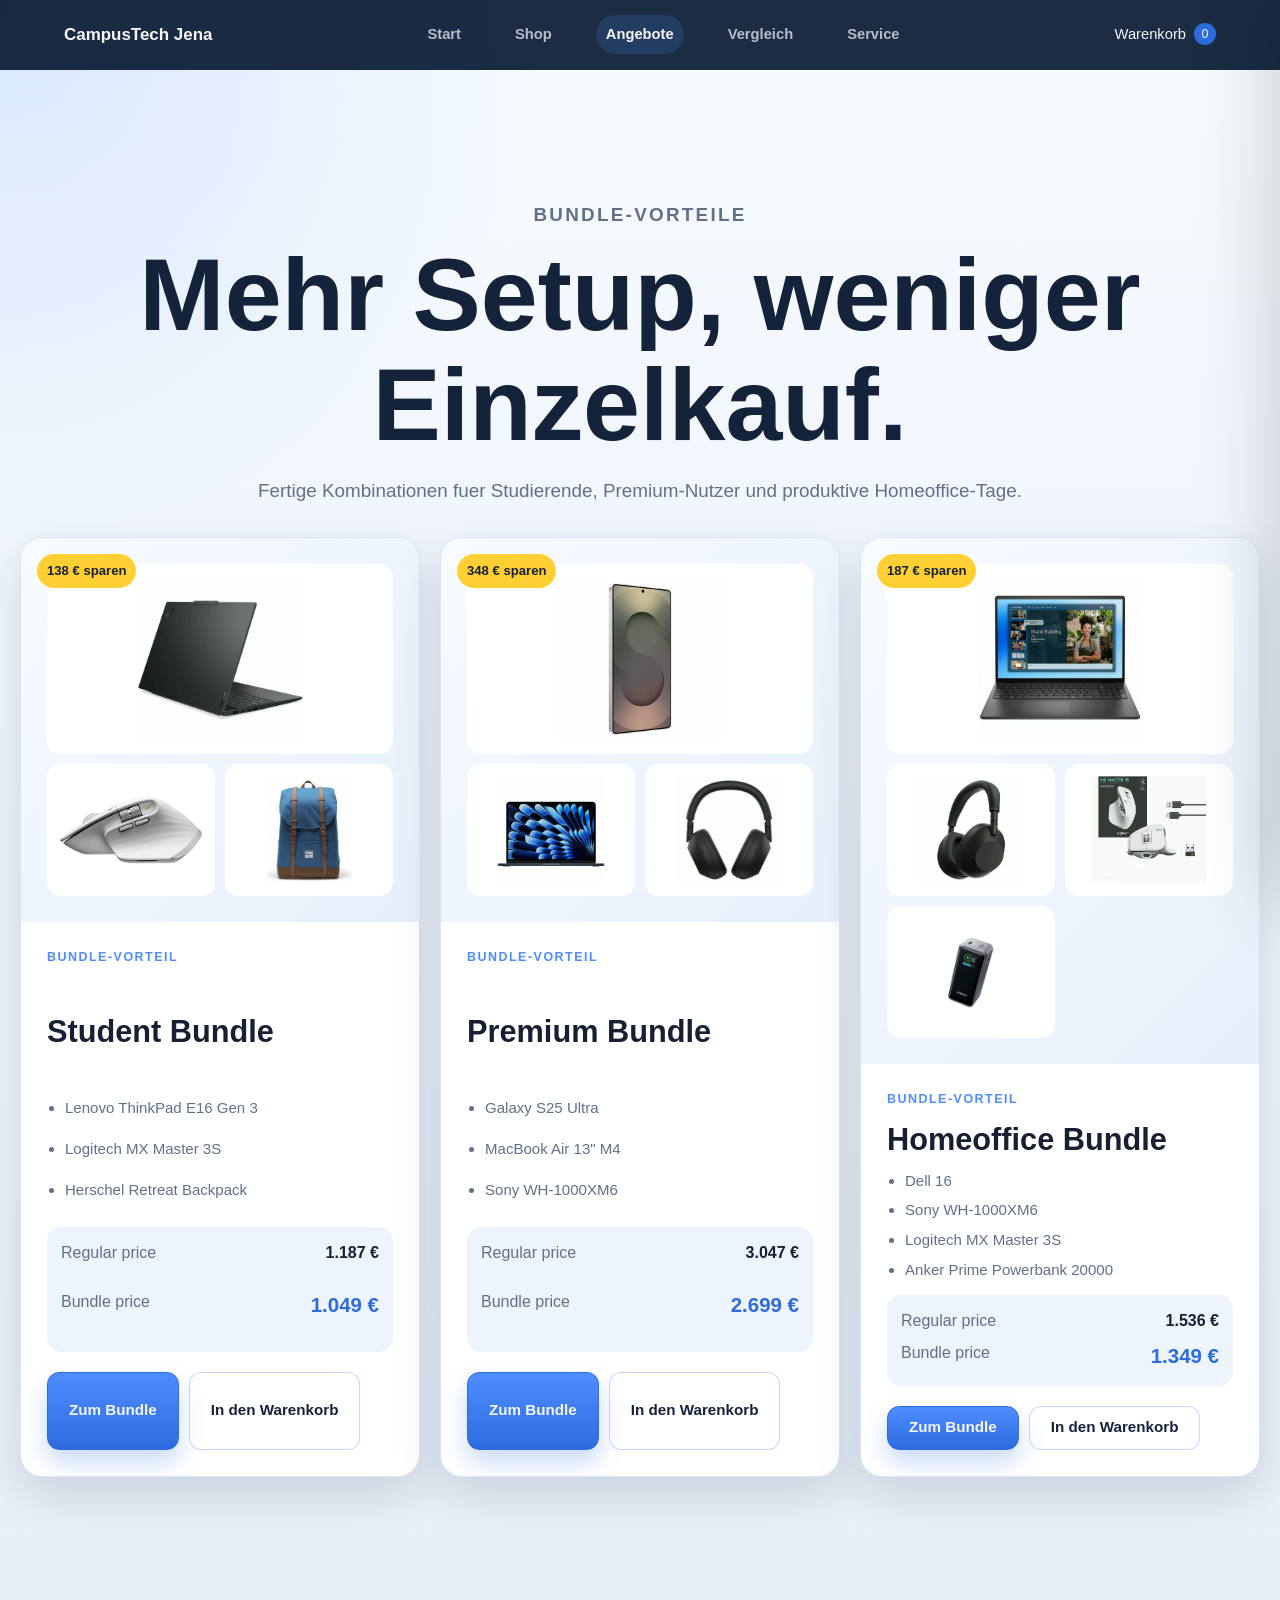
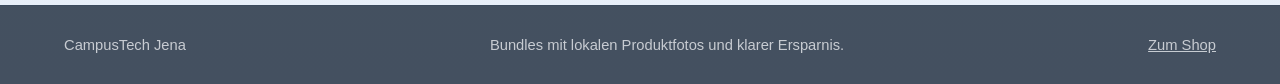
==== commit deba19ab: "improved design" ====
--- a/angebote.html
+++ b/angebote.html
@@ -28,7 +28,7 @@
 
     <main>
         <section class="page-hero offers-hero">
-            <p class="eyebrow">Mixed Joint Bundling</p>
+            <p class="eyebrow">Bundle-Vorteile</p>
             <h1>Mehr Setup, weniger Einzelkauf.</h1>
             <p>Fertige Kombinationen fuer Studierende, Premium-Nutzer und produktive Homeoffice-Tage.</p>
         </section>
--- a/style.css
+++ b/style.css
@@ -170,17 +170,18 @@
 }
 
 .hero {
-    min-height: calc(100svh - 64px);
-    display: grid;
-    grid-template-rows: auto 1fr;
+    min-height: auto;
+    display: grid;
+    grid-template-columns: minmax(320px, 0.92fr) minmax(360px, 1.08fr);
+    gap: clamp(24px, 5vw, 64px);
     align-items: center;
-    padding: clamp(48px, 7vw, 88px) 0 40px;
-    text-align: center;
+    padding: clamp(52px, 7vw, 92px) 0 clamp(44px, 6vw, 76px);
+    text-align: left;
 }
 
 .hero-copy {
-    max-width: 900px;
-    margin: 0 auto;
+    max-width: 620px;
+    margin: 0;
 }
 
 .eyebrow {
@@ -225,15 +226,15 @@
 }
 
 .hero-copy p:not(.eyebrow) {
-    max-width: 680px;
-    margin: 18px auto 0;
+    max-width: 560px;
+    margin: 18px 0 0;
     font-size: clamp(1.05rem, 2vw, 1.35rem);
 }
 
 .button-row {
     display: flex;
     flex-wrap: wrap;
-    justify-content: center;
+    justify-content: flex-start;
     gap: 12px;
     margin-top: 28px;
 }
@@ -269,8 +270,9 @@
 }
 
 .hero-wallpaper {
+    position: relative;
     width: min(1120px, 100%);
-    margin: clamp(28px, 5vw, 54px) auto 0;
+    margin: 0;
     border: 1px solid rgba(16, 43, 78, 0.12);
     border-radius: 28px;
     overflow: hidden;
@@ -279,8 +281,48 @@
 
 .hero-wallpaper img {
     width: 100%;
-    height: clamp(260px, 42vw, 540px);
+    height: clamp(360px, 44vw, 580px);
     object-fit: cover;
+}
+
+.hero-wallpaper::after {
+    position: absolute;
+    inset: 0;
+    content: "";
+    background: linear-gradient(180deg, transparent 45%, rgba(8, 27, 51, 0.82));
+}
+
+.hero-wallpaper figcaption {
+    position: absolute;
+    left: 24px;
+    right: 24px;
+    bottom: 24px;
+    z-index: 1;
+    display: grid;
+    gap: 6px;
+    max-width: 340px;
+    padding: 18px;
+    border-radius: 18px;
+    background: rgba(255, 255, 255, 0.92);
+    box-shadow: 0 18px 42px rgba(8, 27, 51, 0.22);
+}
+
+.hero-wallpaper figcaption span {
+    color: var(--accent);
+    font-size: 0.86rem;
+    font-weight: 850;
+    text-transform: uppercase;
+}
+
+.hero-wallpaper figcaption strong {
+    color: var(--card-text);
+    font-size: 1.45rem;
+}
+
+.hero-wallpaper figcaption a {
+    color: var(--accent);
+    font-weight: 800;
+    text-decoration: none;
 }
 
 .hero-image {
@@ -406,6 +448,11 @@
 .product-card h3,
 .product-card .price {
     color: var(--card-text);
+}
+
+.product-card .price {
+    font-size: 1.55rem;
+    font-weight: 850;
 }
 
 .product-card .eyebrow {
@@ -561,6 +608,11 @@
     color: var(--card-text);
 }
 
+.bundle-prices span:last-child strong {
+    color: var(--accent);
+    font-size: 1.28rem;
+}
+
 .offer-grid {
     margin-top: 4px;
 }
@@ -653,6 +705,7 @@
 .filters h2 {
     font-size: 1.8rem;
     margin-bottom: 8px;
+    text-align: center;
 }
 
 .filter-close,
@@ -678,6 +731,7 @@
     color: var(--text);
     font-weight: 650;
     text-align: center;
+    line-height: 1.1;
     transition: background 180ms ease, border-color 180ms ease, transform 180ms ease;
 }
 
@@ -708,6 +762,11 @@
     outline: none;
 }
 
+.search-btn {
+    margin-top: 2px;
+    width: 100%;
+}
+
 .input:focus {
     border-color: var(--accent-light);
     box-shadow: 0 0 0 4px rgba(79, 141, 255, 0.14);
@@ -785,7 +844,8 @@
 
 .detail-info .price {
     margin-top: 18px;
-    font-size: 1.35rem;
+    font-size: clamp(1.8rem, 3vw, 2.4rem);
+    font-weight: 850;
     color: var(--text);
 }
 
@@ -906,15 +966,36 @@
 
 .map-placeholder {
     grid-column: 1 / -1;
-    display: grid;
-    place-items: center;
+    position: relative;
+    display: block;
     min-height: 360px;
+    padding: 0;
     background:
         linear-gradient(135deg, rgba(0, 0, 0, 0.03) 25%, transparent 25%) 0 0 / 46px 46px,
         linear-gradient(225deg, rgba(0, 0, 0, 0.03) 25%, transparent 25%) 0 0 / 46px 46px,
         #ffffff;
     color: var(--muted);
     text-align: center;
+}
+
+.map-placeholder iframe {
+    width: 100%;
+    height: 420px;
+    border: 0;
+    border-radius: var(--radius);
+}
+
+.map-link {
+    position: absolute;
+    left: 18px;
+    bottom: 18px;
+    padding: 10px 14px;
+    border-radius: 12px;
+    background: var(--bg-primary);
+    color: var(--text-invert);
+    font-weight: 800;
+    text-decoration: none;
+    box-shadow: 0 12px 28px rgba(8, 27, 51, 0.22);
 }
 
 .map-placeholder span {
@@ -1059,6 +1140,23 @@
         display: flex;
     }
 
+    .hero {
+        grid-template-columns: 1fr;
+        text-align: center;
+    }
+
+    .hero-copy {
+        margin: 0 auto;
+    }
+
+    .hero-copy p:not(.eyebrow) {
+        margin-inline: auto;
+    }
+
+    .hero .button-row {
+        justify-content: center;
+    }
+
     .benefits,
     .feature-grid,
     .product-grid,
@@ -1140,6 +1238,12 @@
         height: 260px;
     }
 
+    .hero-wallpaper figcaption {
+        left: 14px;
+        right: 14px;
+        bottom: 14px;
+    }
+
     .bundle-images {
         grid-template-columns: 1fr;
     }
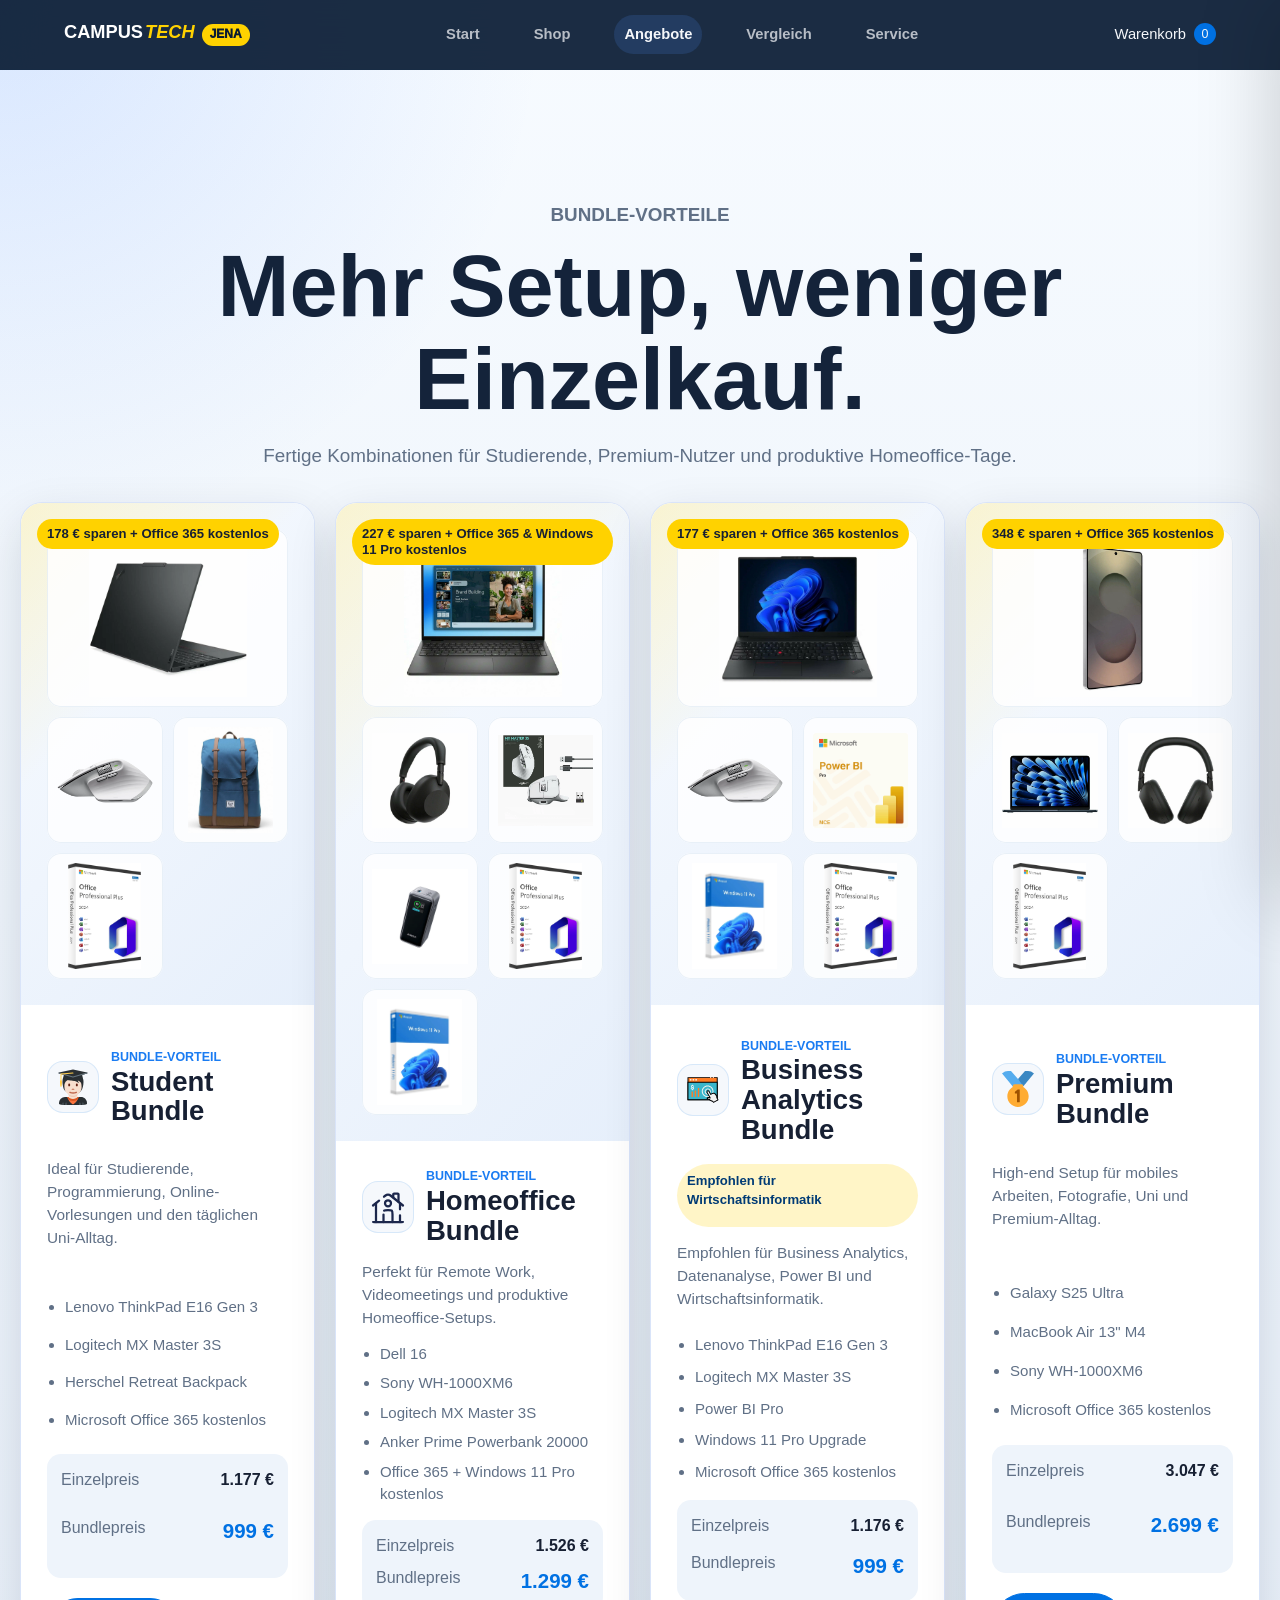
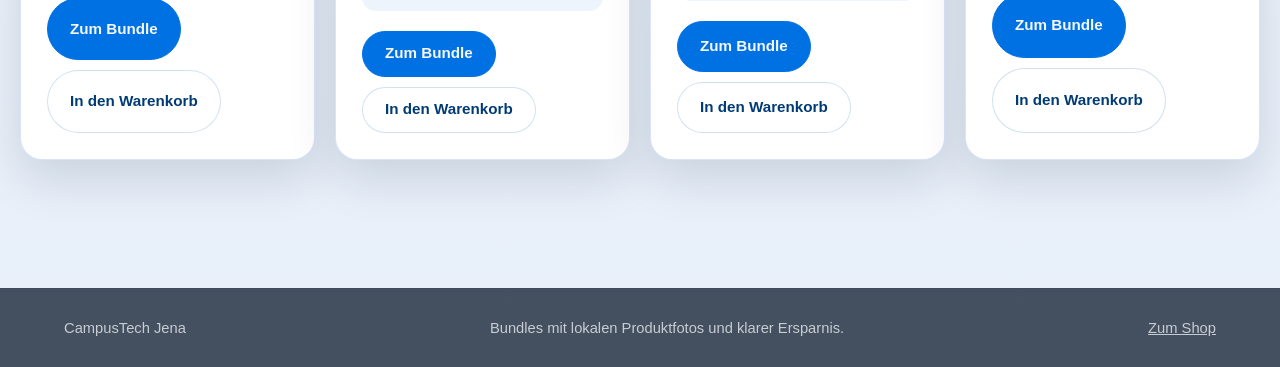
==== commit 31425062: "Neue Produktseiten, Vergleichsfunktion und Designverbesserungen" ====
--- a/angebote.html
+++ b/angebote.html
@@ -3,14 +3,14 @@
 <head>
     <meta charset="UTF-8">
     <meta name="viewport" content="width=device-width, initial-scale=1.0">
-    <meta name="description" content="CampusTech Jena Bundles fuer Studium, Premium-Alltag und Homeoffice.">
+    <meta name="description" content="CampusTech Jena Bundles für Studium, Premium-Alltag und Homeoffice.">
     <title>Angebote | CampusTech Jena</title>
     <link rel="stylesheet" href="style.css">
 </head>
 <body data-page="offers">
     <header class="site-header">
-        <a class="brand" href="index.html" aria-label="CampusTech Jena Startseite">CampusTech Jena</a>
-        <button class="nav-toggle" type="button" aria-label="Menue oeffnen" aria-expanded="false">
+        <a class="brand" href="index.html" aria-label="CampusTech Jena Startseite"><span class="brand-main">Campus</span><span class="brand-accent">Tech</span><span class="brand-place">Jena</span></a>
+        <button class="nav-toggle" type="button" aria-label="Menü öffnen" aria-expanded="false">
             <span></span>
             <span></span>
         </button>
@@ -30,7 +30,7 @@
         <section class="page-hero offers-hero">
             <p class="eyebrow">Bundle-Vorteile</p>
             <h1>Mehr Setup, weniger Einzelkauf.</h1>
-            <p>Fertige Kombinationen fuer Studierende, Premium-Nutzer und produktive Homeoffice-Tage.</p>
+            <p>Fertige Kombinationen für Studierende, Premium-Nutzer und produktive Homeoffice-Tage.</p>
         </section>
 
         <section class="bundle-grid offer-grid" data-offer-grid aria-label="Aktuelle Bundles"></section>
@@ -45,7 +45,7 @@
     <aside class="cart-drawer" data-cart-drawer aria-hidden="true">
         <div class="drawer-head">
             <h2>Warenkorb</h2>
-            <button class="icon-btn" type="button" data-cart-close>Schliessen</button>
+            <button class="icon-btn" type="button" data-cart-close>Schließen</button>
         </div>
         <div class="drawer-items" data-cart-items></div>
         <div class="drawer-total">
--- a/style.css
+++ b/style.css
@@ -1,8 +1,9 @@
 :root {
     --bg-primary: #081B33;
-    --bg-secondary: #102B4E;
-    --accent: #2D6CDF;
-    --accent-light: #4F8DFF;
+    --bg-secondary: #0B2D57;
+    --accent: #0071E3;
+    --accent-light: #1A7CF2;
+    --accent-deep: #003B75;
     --text: #14233a;
     --text-invert: #F5F7FA;
     --bg: #eef4fb;
@@ -14,7 +15,7 @@
     --muted-dark: #607086;
     --line: rgba(16, 43, 78, 0.14);
     --dark: #061426;
-    --sale: #ffcf33;
+    --sale: #FFD200;
     --shadow: 0 22px 60px rgba(8, 27, 51, 0.16);
     --radius: 18px;
 }
@@ -35,7 +36,7 @@
         radial-gradient(circle at top left, rgba(79, 141, 255, 0.18), transparent 34rem),
         linear-gradient(180deg, #f7fbff 0%, var(--bg) 46%, #e7eff9 100%);
     color: var(--text);
-    font-family: Inter, "Segoe UI", Roboto, Arial, sans-serif;
+    font-family: "SF Pro Text", -apple-system, BlinkMacSystemFont, "Segoe UI", Inter, Roboto, Arial, sans-serif;
     letter-spacing: 0;
     line-height: 1.5;
 }
@@ -79,10 +80,37 @@
 }
 
 .brand {
+    display: inline-flex;
+    align-items: baseline;
+    gap: 2px;
     color: var(--text-invert);
-    font-size: 1.06rem;
-    font-weight: 800;
+    font-family: "SF Pro Display", "Avenir Next", -apple-system, BlinkMacSystemFont, "Segoe UI", sans-serif;
+    font-size: 1.14rem;
+    font-weight: 900;
+    line-height: 1;
     text-decoration: none;
+    text-transform: uppercase;
+}
+
+.brand-main,
+.brand-place {
+    color: #ffffff;
+}
+
+.brand-accent {
+    color: var(--sale);
+    font-style: italic;
+}
+
+.brand-place {
+    margin-left: 5px;
+    padding: 3px 7px 4px;
+    border: 1px solid rgba(255, 210, 0, 0.34);
+    border-radius: 999px;
+    color: var(--bg-primary);
+    background: var(--sale);
+    font-size: 0.66em;
+    font-weight: 950;
 }
 
 .site-nav {
@@ -188,7 +216,7 @@
     color: var(--accent-light);
     font-size: 0.78rem;
     font-weight: 700;
-    letter-spacing: 0.12em;
+    letter-spacing: 0;
     text-transform: uppercase;
 }
 
@@ -196,17 +224,18 @@
 h2,
 h3 {
     color: var(--text);
+    font-family: "SF Pro Display", -apple-system, BlinkMacSystemFont, "Segoe UI", Inter, Roboto, Arial, sans-serif;
     line-height: 1.08;
 }
 
 h1 {
     margin-top: 12px;
-    font-size: clamp(3.2rem, 9vw, 7.6rem);
+    font-size: 5.8rem;
     font-weight: 850;
 }
 
 h2 {
-    font-size: clamp(2.1rem, 5vw, 5.2rem);
+    font-size: 3.8rem;
     font-weight: 720;
 }
 
@@ -228,7 +257,7 @@
 .hero-copy p:not(.eyebrow) {
     max-width: 560px;
     margin: 18px 0 0;
-    font-size: clamp(1.05rem, 2vw, 1.35rem);
+    font-size: 1.22rem;
 }
 
 .button-row {
@@ -240,33 +269,83 @@
 }
 
 .btn {
+    position: relative;
     display: inline-flex;
     align-items: center;
     justify-content: center;
-    min-height: 44px;
-    padding: 0 21px;
-    border-radius: 12px;
+    min-height: 46px;
+    padding: 0 22px;
+    border-radius: 999px;
     font-size: 0.95rem;
-    font-weight: 650;
+    font-weight: 780;
     text-decoration: none;
-    transition: transform 180ms ease, box-shadow 180ms ease, background 180ms ease, border-color 180ms ease;
+    transition: background 160ms ease, border-color 160ms ease, color 160ms ease;
 }
 
 .btn:hover {
-    transform: translateY(-2px);
+    transform: none;
 }
 
 .btn-dark {
     border: 1px solid var(--accent);
-    background: linear-gradient(180deg, var(--accent-light), var(--accent));
+    background: var(--accent);
     color: var(--text-invert);
-    box-shadow: 0 12px 24px rgba(45, 108, 223, 0.26);
+    box-shadow: none;
+}
+
+.btn-dark:hover {
+    border-color: #0077ED;
+    background: #0077ED;
 }
 
 .btn-light {
-    border: 1px solid rgba(79, 141, 255, 0.34);
-    background: rgba(245, 247, 250, 0.08);
-    color: var(--text);
+    border: 1px solid rgba(0, 92, 169, 0.18);
+    background: rgba(255, 255, 255, 0.82);
+    color: var(--accent-deep);
+    box-shadow: none;
+}
+
+.btn-light:hover {
+    border-color: rgba(0, 92, 169, 0.35);
+    background: #ffffff;
+}
+
+.hero-home {
+    position: relative;
+    width: min(1440px, 100%);
+    min-height: min(780px, calc(100svh - 70px));
+    padding-inline: clamp(20px, 5vw, 72px);
+    overflow: hidden;
+    isolation: isolate;
+    background:
+        linear-gradient(90deg, rgba(6, 20, 38, 0.88) 0%, rgba(8, 27, 51, 0.58) 48%, rgba(8, 27, 51, 0.18) 100%),
+        url("images/abstract/jena.jpg") center / cover no-repeat;
+}
+
+.hero-home::after {
+    position: absolute;
+    inset: auto 0 0;
+    z-index: -1;
+    height: 34%;
+    content: "";
+    background: linear-gradient(180deg, transparent, rgba(238, 244, 251, 0.95));
+}
+
+.hero-home .hero-copy,
+.hero-home .hero-wallpaper {
+    position: relative;
+    z-index: 1;
+}
+
+.hero-home .eyebrow,
+.hero-home h1,
+.hero-home .hero-copy p:not(.eyebrow) {
+    color: #ffffff;
+    text-shadow: 0 16px 36px rgba(0, 0, 0, 0.28);
+}
+
+.hero-home .eyebrow {
+    color: var(--sale);
 }
 
 .hero-wallpaper {
@@ -400,7 +479,7 @@
 }
 
 .page-hero h1 {
-    font-size: clamp(3.2rem, 8vw, 7.5rem);
+    font-size: 5.4rem;
 }
 
 .page-hero p {
@@ -467,7 +546,7 @@
 
 .product-card .btn-light:hover {
     border-color: var(--accent);
-    box-shadow: 0 10px 22px rgba(45, 108, 223, 0.14);
+    box-shadow: none;
 }
 
 .highlight-list {
@@ -523,17 +602,19 @@
     top: 16px;
     left: 16px;
     z-index: 2;
+    max-width: calc(100% - 32px);
     padding: 7px 10px;
     border-radius: 999px;
     background: var(--sale);
     color: #172033;
     font-size: 0.82rem;
     font-weight: 850;
+    line-height: 1.2;
 }
 
 .bundle-grid {
     display: grid;
-    grid-template-columns: repeat(3, minmax(0, 1fr));
+    grid-template-columns: repeat(auto-fit, minmax(280px, 1fr));
     gap: 20px;
     margin-bottom: clamp(80px, 10vw, 132px);
 }
@@ -561,21 +642,24 @@
     grid-template-columns: repeat(2, minmax(0, 1fr));
     gap: 10px;
     padding: 26px;
-    background: linear-gradient(135deg, #f8fbff, #e6effb);
+    background:
+        linear-gradient(135deg, rgba(255, 210, 0, 0.18), transparent 36%),
+        linear-gradient(135deg, #f8fbff, #e6effb);
 }
 
 .bundle-images img {
     width: 100%;
-    height: 132px;
+    height: 126px;
     object-fit: contain;
-    padding: 12px;
+    padding: 10px;
     border-radius: 14px;
-    background: #ffffff;
+    background: rgba(255, 255, 255, 0.84);
+    box-shadow: inset 0 0 0 1px rgba(0, 92, 169, 0.08);
 }
 
 .bundle-images img:first-child {
     grid-column: 1 / -1;
-    height: 190px;
+    height: 178px;
 }
 
 .bundle-body {
@@ -584,9 +668,41 @@
     padding: 26px;
 }
 
+.bundle-title {
+    display: grid;
+    grid-template-columns: 52px 1fr;
+    gap: 12px;
+    align-items: center;
+}
+
+.bundle-icon {
+    width: 52px;
+    height: 52px;
+    object-fit: contain;
+    padding: 7px;
+    border-radius: 16px;
+    background: #f5f8fc;
+    border: 1px solid rgba(0, 113, 227, 0.12);
+}
+
 .bundle-body h3 {
     color: var(--card-text);
-    font-size: clamp(1.55rem, 2.4vw, 2.1rem);
+    font-size: 1.72rem;
+}
+
+.bundle-description {
+    color: var(--muted-dark);
+    font-size: 0.96rem;
+}
+
+.bundle-special-badge {
+    width: fit-content;
+    padding: 7px 10px;
+    border-radius: 999px;
+    background: rgba(255, 210, 0, 0.22);
+    color: var(--accent-deep);
+    font-size: 0.82rem;
+    font-weight: 800;
 }
 
 .bundle-prices {
@@ -738,9 +854,8 @@
 .category-list button:hover,
 .category-list button.active {
     border-color: var(--accent-light);
-    background: linear-gradient(180deg, var(--accent-light), var(--accent));
+    background: var(--accent);
     color: #ffffff;
-    transform: translateY(-1px);
 }
 
 .filters label {
@@ -806,6 +921,10 @@
     gap: 16px;
 }
 
+.detail-media {
+    position: relative;
+}
+
 .detail-main-image {
     width: 100%;
     max-height: 680px;
@@ -815,10 +934,61 @@
     background: var(--surface-card);
 }
 
+.gallery-nav {
+    position: absolute;
+    top: 50%;
+    z-index: 2;
+    display: grid;
+    place-items: center;
+    width: 46px;
+    height: 46px;
+    border: 1px solid rgba(0, 92, 169, 0.18);
+    border-radius: 50%;
+    background: rgba(255, 255, 255, 0.9);
+    color: var(--accent-deep);
+    font-size: 0;
+    font-weight: 500;
+    line-height: 1;
+    box-shadow: 0 14px 30px rgba(8, 27, 51, 0.14);
+    transform: translateY(-50%);
+}
+
+.gallery-nav::before {
+    width: 11px;
+    height: 11px;
+    border-top: 2.2px solid currentColor;
+    border-right: 2.2px solid currentColor;
+    content: "";
+}
+
+.gallery-prev::before {
+    transform: rotate(-135deg);
+}
+
+.gallery-next::before {
+    transform: rotate(45deg);
+}
+
+.gallery-nav:hover {
+    background: var(--accent);
+    color: #ffffff;
+}
+
+.gallery-prev {
+    left: 16px;
+}
+
+.gallery-next {
+    right: 16px;
+}
+
 .gallery-thumbs {
     display: grid;
-    grid-template-columns: repeat(3, 1fr);
+    grid-auto-flow: column;
+    grid-auto-columns: minmax(116px, 1fr);
     gap: 12px;
+    overflow-x: auto;
+    padding-bottom: 4px;
 }
 
 .gallery-thumbs button {
@@ -829,6 +999,7 @@
 
 .gallery-thumbs button.active {
     border-color: var(--accent-light);
+    box-shadow: 0 10px 24px rgba(0, 92, 169, 0.14);
 }
 
 .gallery-thumbs img {
@@ -839,12 +1010,12 @@
 }
 
 .detail-info h1 {
-    font-size: clamp(3rem, 7vw, 7rem);
+    font-size: 5rem;
 }
 
 .detail-info .price {
     margin-top: 18px;
-    font-size: clamp(1.8rem, 3vw, 2.4rem);
+    font-size: 2.24rem;
     font-weight: 850;
     color: var(--text);
 }
@@ -1145,6 +1316,21 @@
         text-align: center;
     }
 
+    h1,
+    .page-hero h1,
+    .detail-info h1 {
+        font-size: 4.2rem;
+    }
+
+    h2 {
+        font-size: 3rem;
+    }
+
+    .hero-home {
+        min-height: auto;
+        background-position: center;
+    }
+
     .hero-copy {
         margin: 0 auto;
     }
@@ -1193,11 +1379,12 @@
         width: min(1240px, calc(100% - 32px));
         min-height: 46px;
         margin: 0 auto 18px;
-        border: 1px solid var(--line);
-        border-radius: 12px;
+        border: 1px solid rgba(255, 210, 0, 0.28);
+        border-radius: 999px;
         background: var(--accent);
         color: var(--text-invert);
-        font-weight: 700;
+        font-weight: 780;
+        box-shadow: none;
     }
 
     .filter-close {
@@ -1209,6 +1396,11 @@
 @media (max-width: 640px) {
     .site-header {
         padding-inline: 16px;
+        gap: 12px;
+    }
+
+    .brand {
+        font-size: 0.88rem;
     }
 
     .cart-indicator {
@@ -1221,12 +1413,13 @@
     }
 
     h1,
-    .page-hero h1 {
-        font-size: clamp(3rem, 18vw, 5rem);
+    .page-hero h1,
+    .detail-info h1 {
+        font-size: 3.2rem;
     }
 
     h2 {
-        font-size: clamp(2rem, 12vw, 3.6rem);
+        font-size: 2.35rem;
     }
 
     .button-row,
@@ -1251,7 +1444,7 @@
     .bundle-images img,
     .bundle-images img:first-child {
         grid-column: auto;
-        height: 170px;
+        height: 150px;
     }
 
     .btn {
@@ -1262,9 +1455,17 @@
         padding: 24px;
     }
 
-    .spec-list,
+    .spec-list {
+        grid-template-columns: 1fr;
+    }
+
     .gallery-thumbs {
-        grid-template-columns: 1fr;
+        grid-auto-columns: minmax(108px, 42%);
+    }
+
+    .gallery-nav {
+        width: 40px;
+        height: 40px;
     }
 
     .site-footer {
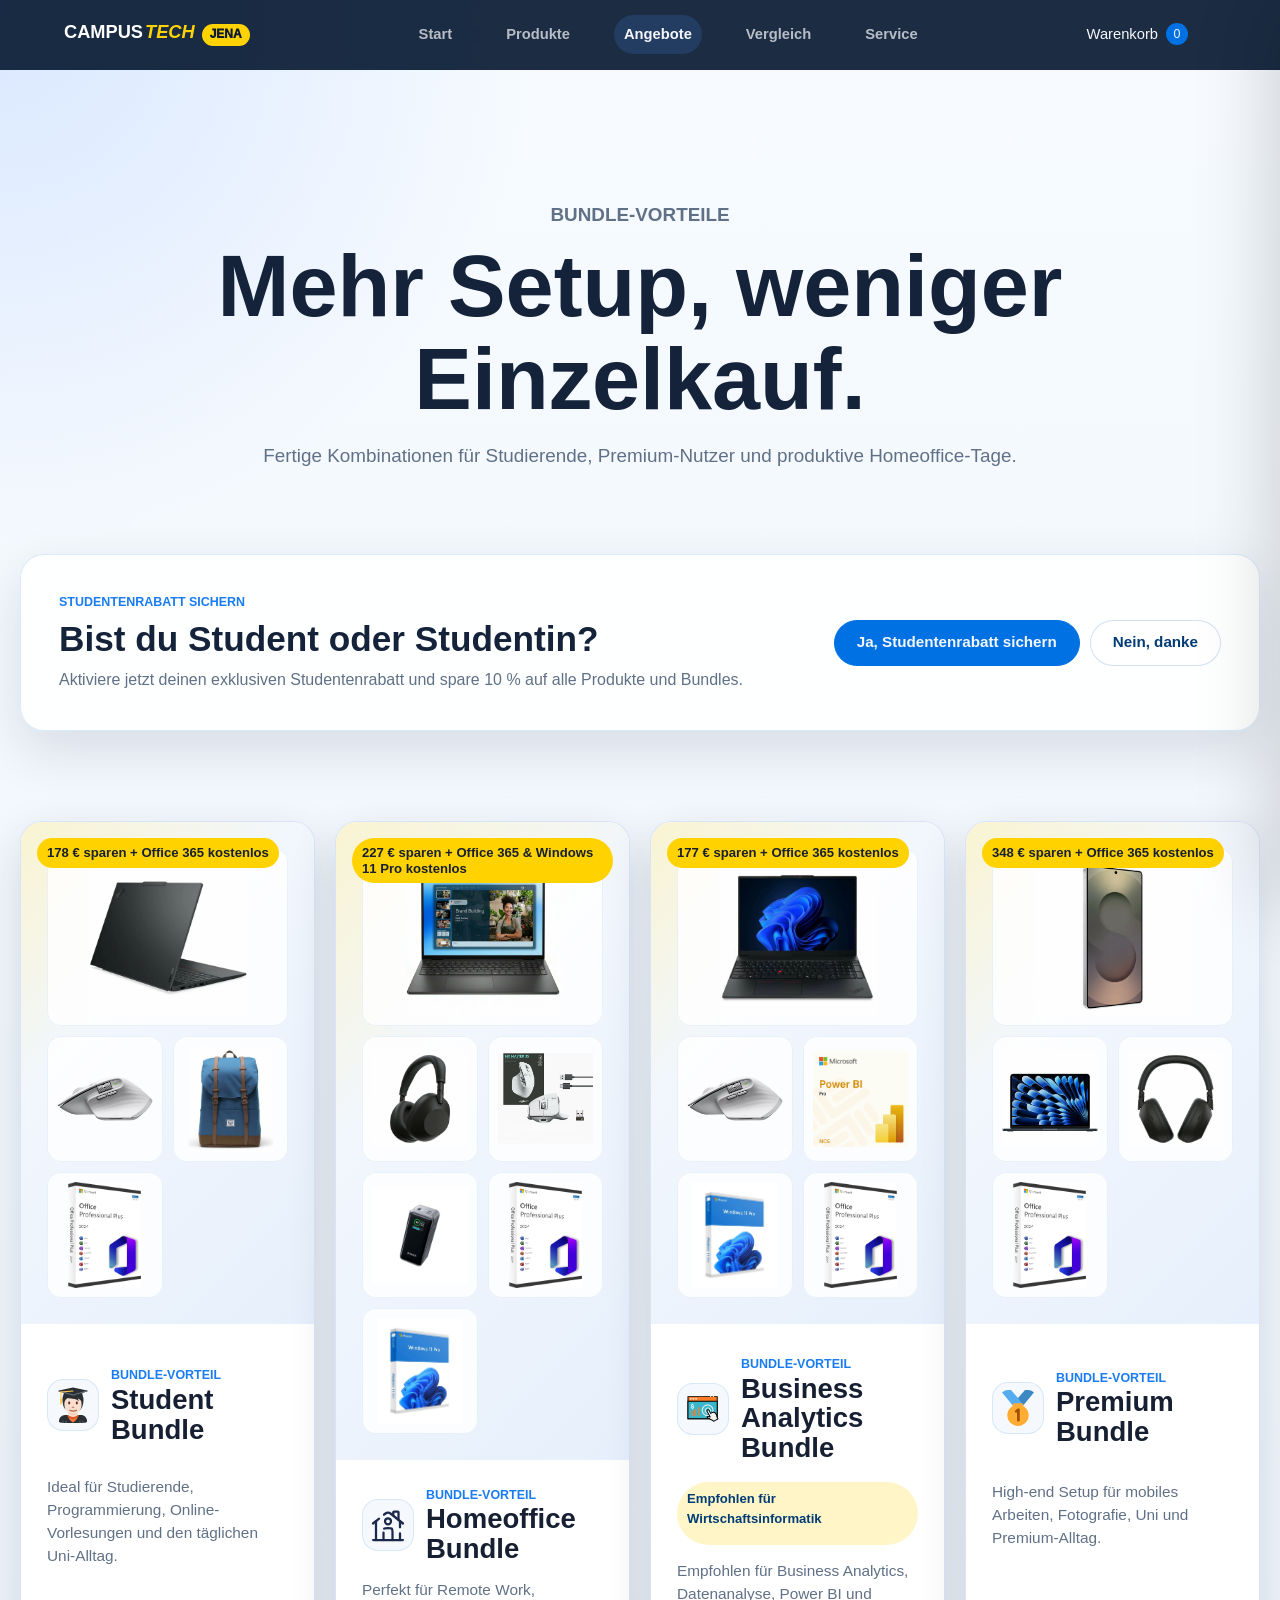
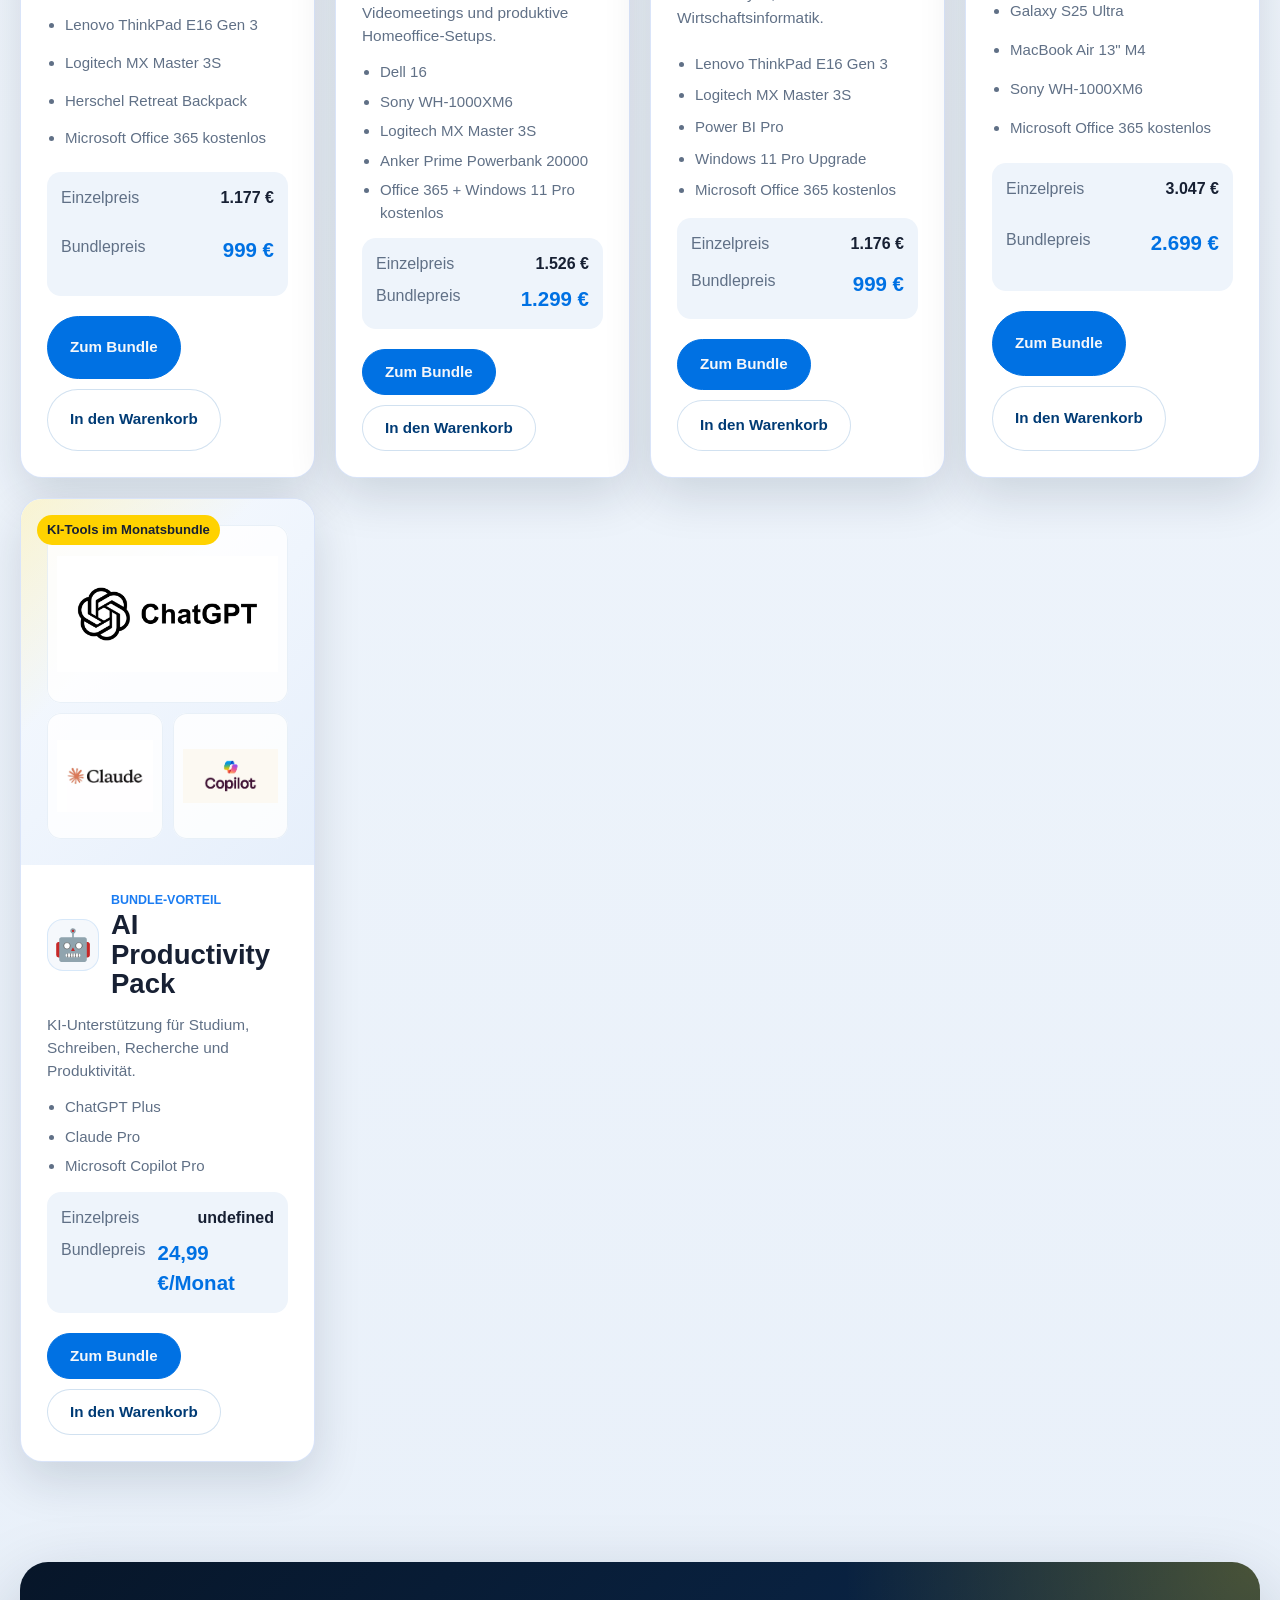
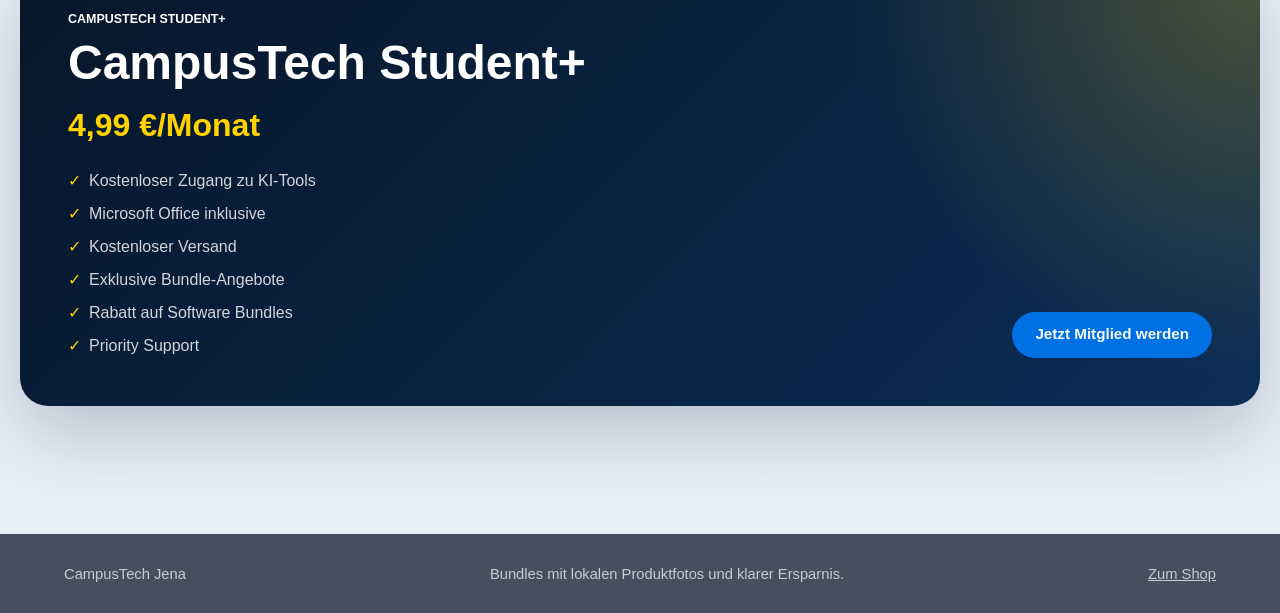
==== commit e1177152: "Website Update" ====
--- a/angebote.html
+++ b/angebote.html
@@ -16,7 +16,7 @@
         </button>
         <nav class="site-nav" aria-label="Hauptnavigation">
             <a href="index.html" data-nav="home">Start</a>
-            <a href="produkte.html" data-nav="shop">Shop</a>
+            <a href="produkte.html" data-nav="shop">Produkte</a>
             <a href="angebote.html" data-nav="offers">Angebote</a>
             <a href="vergleich.html" data-nav="compare">Vergleich</a>
             <a href="kontakt.html" data-nav="contact">Service</a>
@@ -33,7 +33,11 @@
             <p>Fertige Kombinationen für Studierende, Premium-Nutzer und produktive Homeoffice-Tage.</p>
         </section>
 
+        <section class="student-discount-section" data-student-discount-promo aria-label="Studentenrabatt"></section>
+
         <section class="bundle-grid offer-grid" data-offer-grid aria-label="Aktuelle Bundles"></section>
+
+        <section class="membership-section" data-student-membership aria-label="CampusTech Student+"></section>
     </main>
 
     <footer class="site-footer">
--- a/style.css
+++ b/style.css
@@ -69,7 +69,7 @@
     top: 0;
     z-index: 30;
     display: grid;
-    grid-template-columns: auto 1fr auto;
+    grid-template-columns: auto minmax(0, 1fr) auto auto;
     align-items: center;
     gap: 28px;
     min-height: 70px;
@@ -135,6 +135,20 @@
     background: rgba(79, 141, 255, 0.16);
 }
 
+.student-nav-badge {
+    justify-self: end;
+    display: inline-flex;
+    align-items: center;
+    min-height: 30px;
+    padding: 0 11px;
+    border-radius: 999px;
+    background: var(--sale);
+    color: var(--bg-primary);
+    font-size: 0.82rem;
+    font-weight: 850;
+    white-space: nowrap;
+}
+
 .cart-indicator,
 .icon-btn,
 .nav-toggle {
@@ -185,6 +199,8 @@
 .hero,
 .page-hero,
 .section-heading,
+.student-discount-section,
+.membership-section,
 .shop-layout,
 .detail-shell,
 .compare-wrap,
@@ -410,6 +426,57 @@
     filter: drop-shadow(0 34px 48px rgba(0, 0, 0, 0.12));
 }
 
+.student-discount-section {
+    margin-top: clamp(28px, 5vw, 56px);
+    margin-bottom: clamp(54px, 7vw, 92px);
+}
+
+.student-discount-card {
+    display: grid;
+    grid-template-columns: minmax(0, 1fr) auto;
+    gap: 24px;
+    align-items: center;
+    padding: clamp(24px, 4vw, 38px);
+    border: 1px solid rgba(0, 113, 227, 0.14);
+    border-radius: 24px;
+    background: rgba(255, 255, 255, 0.9);
+    box-shadow: 0 20px 54px rgba(8, 27, 51, 0.12);
+}
+
+.student-discount-card h2 {
+    margin-top: 8px;
+    font-size: 2.2rem;
+}
+
+.student-discount-card p:not(.eyebrow) {
+    max-width: 700px;
+    margin-top: 10px;
+    color: var(--muted-dark);
+}
+
+.student-discount-card.is-active {
+    grid-template-columns: minmax(0, 1fr) auto;
+    border-color: rgba(255, 210, 0, 0.42);
+    background: linear-gradient(135deg, rgba(255, 210, 0, 0.16), #ffffff 42%);
+}
+
+.student-discount-mark {
+    display: grid;
+    place-items: center;
+    width: 74px;
+    height: 74px;
+    border-radius: 50%;
+    background: var(--sale);
+    font-size: 2rem;
+}
+
+.student-discount-actions {
+    display: flex;
+    flex-wrap: wrap;
+    justify-content: flex-end;
+    gap: 10px;
+}
+
 .benefits {
     display: grid;
     grid-template-columns: repeat(4, 1fr);
@@ -532,6 +599,50 @@
 .product-card .price {
     font-size: 1.55rem;
     font-weight: 850;
+}
+
+.price-discounted,
+.inline-discount,
+.bag-price-discounted {
+    display: grid;
+    gap: 2px;
+}
+
+.price-discounted {
+    width: fit-content;
+}
+
+.inline-discount,
+.bag-price-discounted {
+    justify-items: end;
+    text-align: right;
+}
+
+.price-discounted .original-price,
+.price-discounted .discount-price {
+    display: block;
+    width: 100%;
+    text-align: right;
+}
+
+.original-price {
+    color: var(--muted-dark);
+    font-size: 0.84em;
+    font-weight: 650;
+    text-decoration: line-through;
+}
+
+.discount-price {
+    color: var(--accent);
+    font-weight: 900;
+}
+
+.compare-price .inline-discount {
+    gap: 4px;
+}
+
+.bundle-prices .inline-discount {
+    min-width: 120px;
 }
 
 .product-card .eyebrow {
@@ -731,6 +842,77 @@
 
 .offer-grid {
     margin-top: 4px;
+}
+
+.membership-section {
+    margin-top: -28px;
+    margin-bottom: clamp(82px, 10vw, 136px);
+}
+
+.membership-card {
+    display: grid;
+    grid-template-columns: minmax(0, 1fr) auto;
+    gap: 28px;
+    align-items: end;
+    padding: clamp(28px, 5vw, 48px);
+    border-radius: 28px;
+    background:
+        radial-gradient(circle at top right, rgba(255, 210, 0, 0.26), transparent 26rem),
+        linear-gradient(135deg, #071629, #0B2D57);
+    color: #ffffff;
+    box-shadow: 0 28px 74px rgba(8, 27, 51, 0.22);
+    overflow: hidden;
+}
+
+.membership-card h2,
+.membership-card .eyebrow {
+    color: #ffffff;
+}
+
+.membership-card h2 {
+    margin-top: 8px;
+    font-size: 3rem;
+}
+
+.membership-price {
+    margin-top: 12px;
+    color: var(--sale);
+    font-size: 2rem;
+    font-weight: 900;
+}
+
+.membership-card ul {
+    display: grid;
+    gap: 9px;
+    max-width: 560px;
+    margin-top: 20px;
+    color: rgba(255, 255, 255, 0.82);
+    list-style: none;
+}
+
+.membership-card li::before {
+    margin-right: 8px;
+    color: var(--sale);
+    content: "✓";
+}
+
+.student-discount-deactivate {
+    display: flex;
+    flex-wrap: wrap;
+    justify-content: space-between;
+    gap: 16px;
+    align-items: center;
+    width: min(1240px, calc(100% - 32px));
+    margin: 0 auto 28px;
+    padding: 18px 20px;
+    border: 1px solid rgba(0, 113, 227, 0.14);
+    border-radius: 18px;
+    background: rgba(255, 255, 255, 0.9);
+    color: var(--muted-dark);
+}
+
+.student-discount-deactivate p:not(.eyebrow) {
+    margin-top: 3px;
 }
 
 .old-price {
@@ -940,38 +1122,32 @@
     z-index: 2;
     display: grid;
     place-items: center;
-    width: 46px;
-    height: 46px;
-    border: 1px solid rgba(0, 92, 169, 0.18);
+    width: 52px;
+    height: 52px;
+    border: 0;
     border-radius: 50%;
-    background: rgba(255, 255, 255, 0.9);
+    background: transparent;
     color: var(--accent-deep);
     font-size: 0;
     font-weight: 500;
     line-height: 1;
-    box-shadow: 0 14px 30px rgba(8, 27, 51, 0.14);
+    box-shadow: none;
     transform: translateY(-50%);
 }
 
-.gallery-nav::before {
-    width: 11px;
-    height: 11px;
-    border-top: 2.2px solid currentColor;
-    border-right: 2.2px solid currentColor;
-    content: "";
-}
-
-.gallery-prev::before {
-    transform: rotate(-135deg);
-}
-
-.gallery-next::before {
-    transform: rotate(45deg);
+.gallery-nav img {
+    width: 48px;
+    height: 48px;
+    object-fit: contain;
+    opacity: 0.82;
 }
 
 .gallery-nav:hover {
-    background: var(--accent);
-    color: #ffffff;
+    background: transparent;
+}
+
+.gallery-nav:hover img {
+    opacity: 1;
 }
 
 .gallery-prev {
@@ -1293,6 +1469,13 @@
         justify-self: end;
     }
 
+    .student-nav-badge {
+        grid-column: 1 / -1;
+        justify-self: center;
+        order: 5;
+        margin-bottom: 10px;
+    }
+
     .site-nav {
         position: absolute;
         top: 70px;
@@ -1350,8 +1533,14 @@
     .shop-layout,
     .detail-shell,
     .wide-showcase,
-    .contact-grid {
+    .contact-grid,
+    .student-discount-card,
+    .membership-card {
         grid-template-columns: 1fr;
+    }
+
+    .student-discount-actions {
+        justify-content: flex-start;
     }
 
     .filters {
@@ -1423,8 +1612,14 @@
     }
 
     .button-row,
-    .product-actions {
+    .product-actions,
+    .student-discount-actions {
         flex-direction: column;
+    }
+
+    .student-discount-card h2,
+    .membership-card h2 {
+        font-size: 2.2rem;
     }
 
     .hero-wallpaper img {
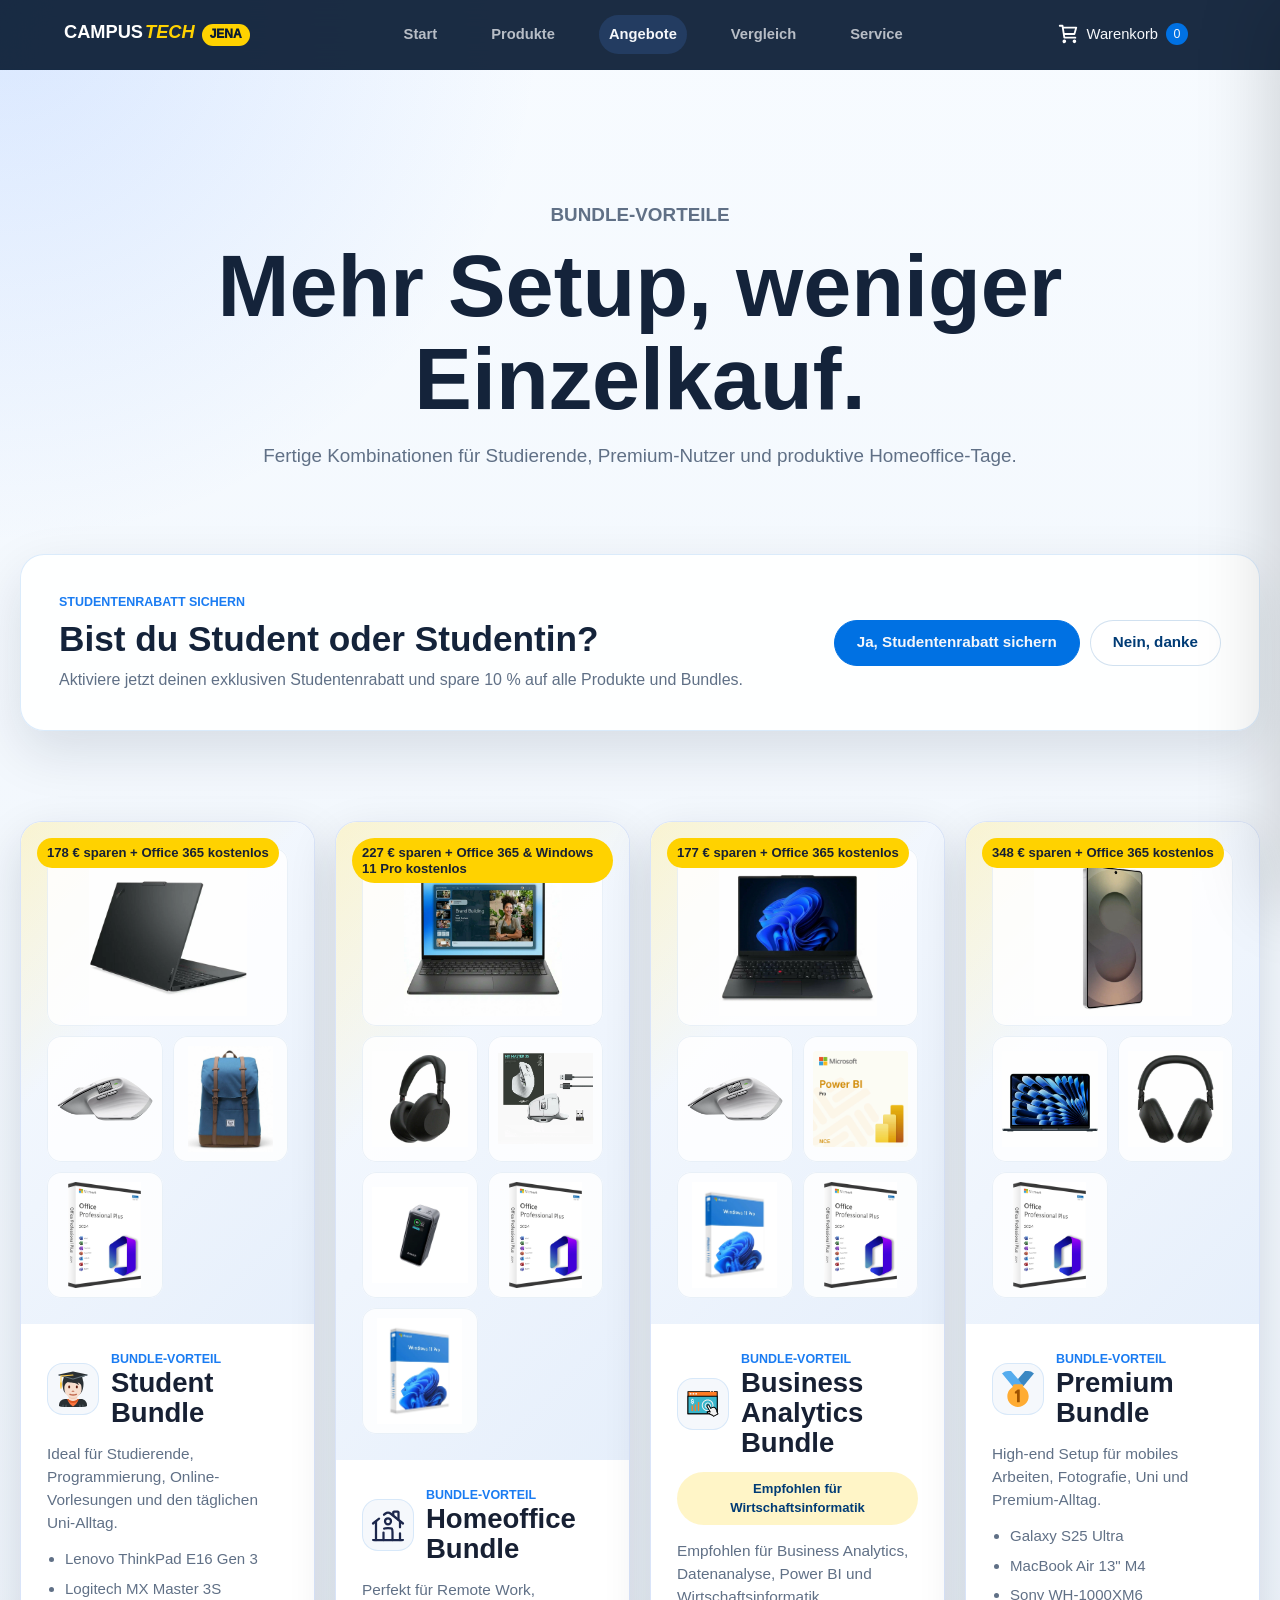
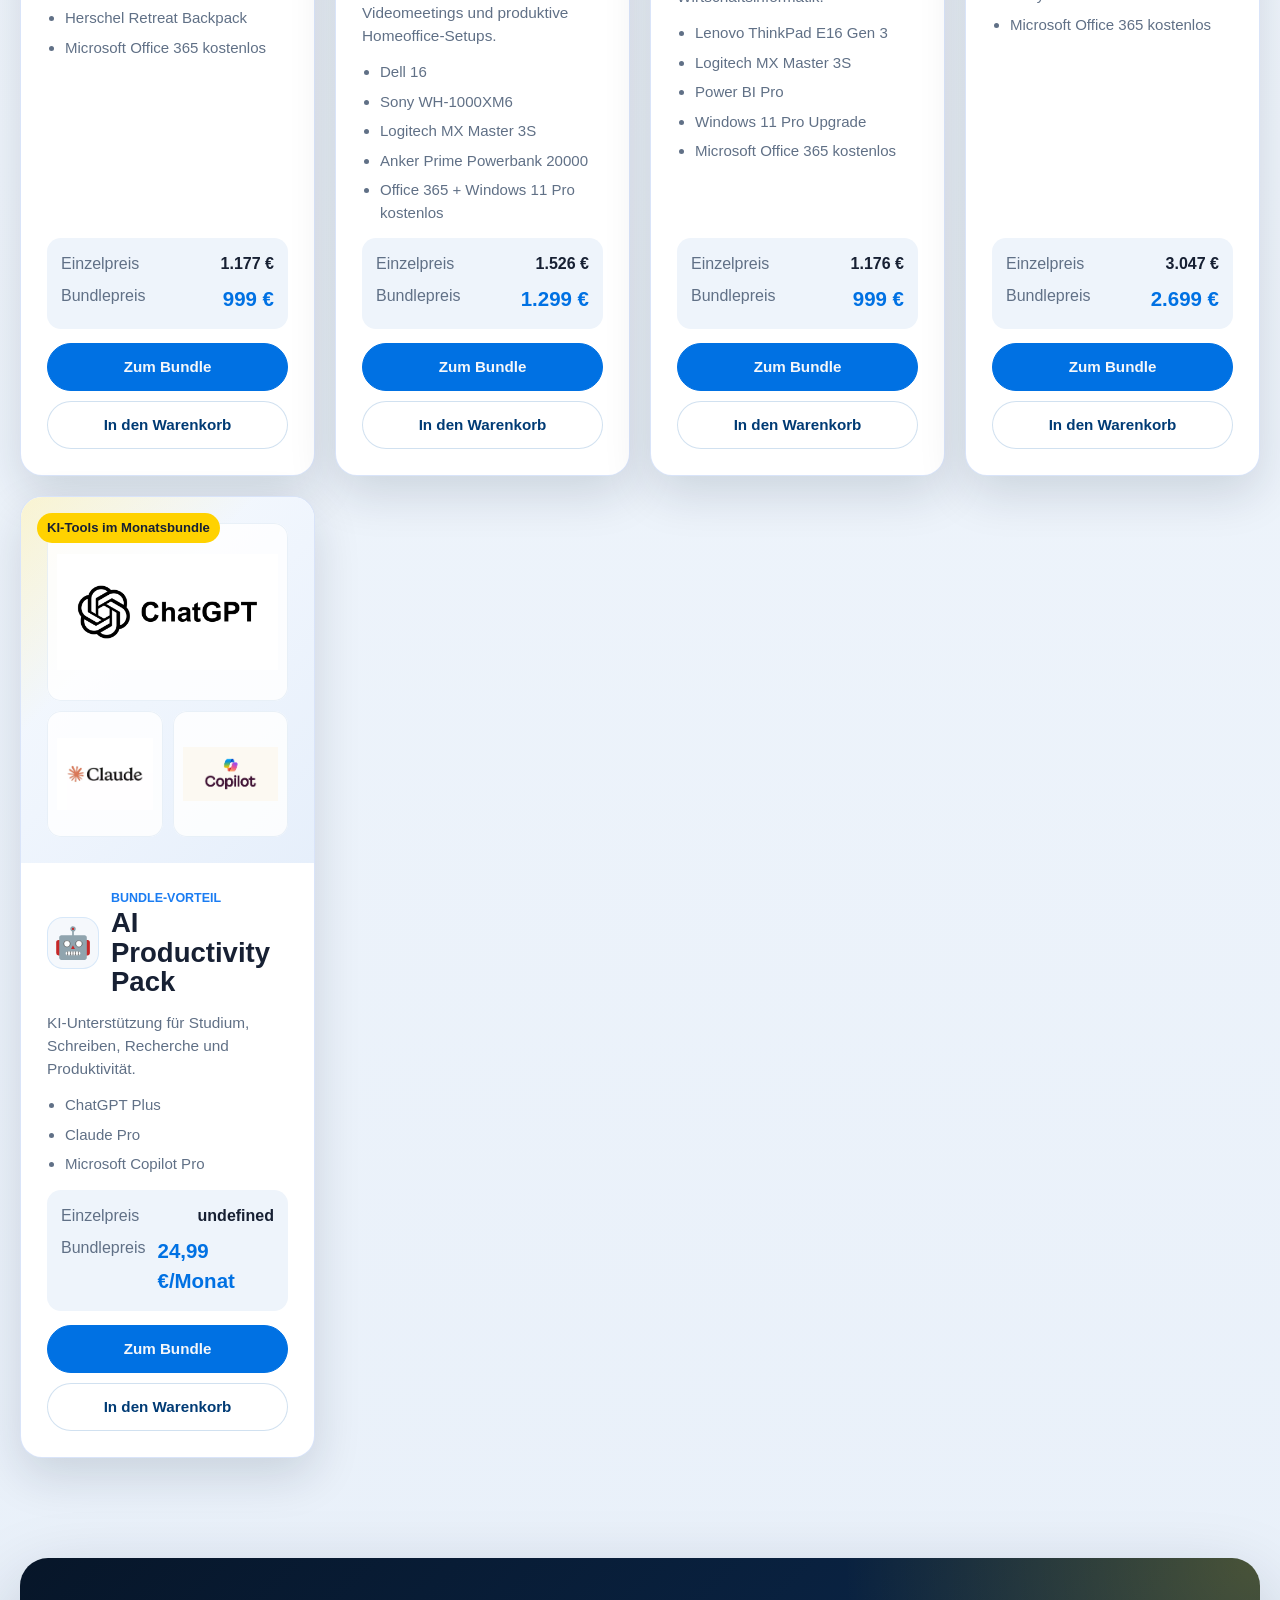
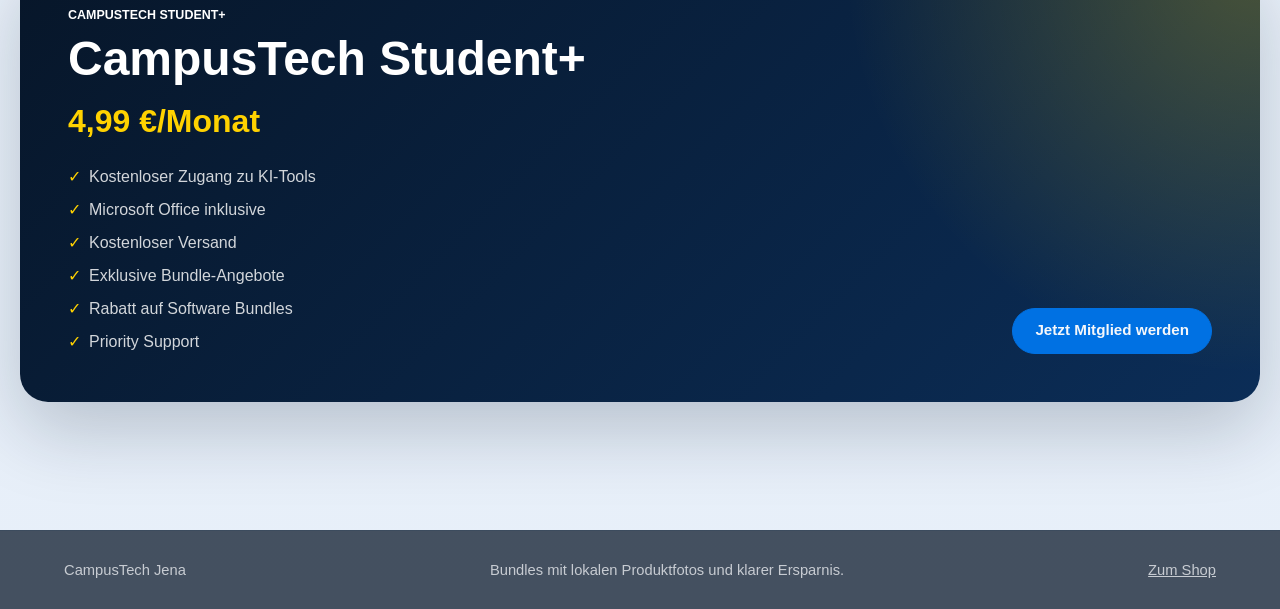
==== commit 6d2d945b: "Website Update" ====
--- a/angebote.html
+++ b/angebote.html
@@ -22,7 +22,7 @@
             <a href="kontakt.html" data-nav="contact">Service</a>
         </nav>
         <button class="cart-indicator" type="button" data-cart-open>
-            Warenkorb <span data-cart-count>0</span>
+            <img src="images/abstract/cart.svg" alt="" width="22" height="22"> Warenkorb <span data-cart-count>0</span>
         </button>
     </header>
 
@@ -55,6 +55,7 @@
         <div class="drawer-total">
             <span>Summe</span>
             <strong data-cart-total>0 €</strong>
+            <button class="btn btn-dark checkout-btn" type="button" data-checkout-cart>Kaufen</button>
         </div>
     </aside>
     <div class="toast" data-toast></div>
--- a/style.css
+++ b/style.css
@@ -45,6 +45,10 @@
     overflow: hidden;
 }
 
+body.payment-open {
+    overflow: hidden;
+}
+
 a {
     color: inherit;
 }
@@ -162,6 +166,12 @@
     align-items: center;
     gap: 8px;
     font-size: 0.92rem;
+}
+
+.cart-indicator img {
+    width: 22px;
+    height: 22px;
+    filter: brightness(0) invert(1);
 }
 
 .cart-indicator span {
@@ -774,7 +784,8 @@
 }
 
 .bundle-body {
-    display: grid;
+    display: flex;
+    flex-direction: column;
     gap: 14px;
     padding: 26px;
 }
@@ -808,17 +819,20 @@
 
 .bundle-special-badge {
     width: fit-content;
+    justify-self: center;
     padding: 7px 10px;
     border-radius: 999px;
     background: rgba(255, 210, 0, 0.22);
     color: var(--accent-deep);
     font-size: 0.82rem;
     font-weight: 800;
+    text-align: center;
 }
 
 .bundle-prices {
     display: grid;
     gap: 8px;
+    margin-top: auto;
     padding: 14px;
     border-radius: 14px;
     background: #eef4fb;
@@ -1089,6 +1103,56 @@
     color: var(--muted);
 }
 
+.shop-toolbar {
+    display: grid;
+    grid-template-columns: minmax(220px, 1fr) auto minmax(180px, 260px);
+    gap: 12px;
+    align-items: end;
+    margin-bottom: 20px;
+    padding: 16px;
+    border: 1px solid rgba(16, 43, 78, 0.10);
+    border-radius: 16px;
+    background: #f7fbff;
+}
+
+.shop-toolbar label {
+    display: grid;
+    gap: 7px;
+}
+
+.shop-toolbar label span {
+    color: var(--muted-dark);
+    font-size: 0.82rem;
+    font-weight: 780;
+    text-transform: uppercase;
+}
+
+.shop-toolbar .search-btn {
+    width: auto;
+    min-width: 118px;
+}
+
+.bundle-card .product-actions {
+    display: grid;
+    grid-template-columns: 1fr;
+    align-items: stretch;
+    gap: 10px;
+    margin-top: 0;
+}
+
+.bundle-card .product-actions .btn {
+    display: flex;
+    box-sizing: border-box;
+    width: 100%;
+    min-width: 0;
+    height: 48px;
+    min-height: 48px;
+    padding: 0 14px;
+    line-height: 1.15;
+    white-space: normal;
+    text-align: center;
+}
+
 .detail-shell {
     display: grid;
     grid-template-columns: 1.12fr 0.88fr;
@@ -1229,6 +1293,32 @@
     padding: 16px;
 }
 
+.compare-tabs {
+    display: flex;
+    justify-content: center;
+    gap: 10px;
+    width: min(1240px, calc(100% - 32px));
+    margin: 0 auto 18px;
+}
+
+.compare-tabs button {
+    min-width: 150px;
+    min-height: 44px;
+    padding: 0 18px;
+    border: 1px solid var(--line);
+    border-radius: 999px;
+    background: #ffffff;
+    color: var(--accent-deep);
+    font-weight: 800;
+}
+
+.compare-tabs button.active,
+.compare-tabs button:hover {
+    border-color: var(--accent);
+    background: var(--accent);
+    color: #ffffff;
+}
+
 .compare-table {
     width: 100%;
     min-width: 780px;
@@ -1253,6 +1343,14 @@
     color: var(--muted);
     font-size: 0.78rem;
     text-transform: uppercase;
+}
+
+.compare-category-row th {
+    padding: 18px;
+    background: #eef4fb;
+    color: var(--accent-deep);
+    font-size: 0.9rem;
+    letter-spacing: 0;
 }
 
 .compare-product {
@@ -1394,6 +1492,16 @@
     border-bottom: 1px solid var(--line);
 }
 
+.drawer-total {
+    border-top: 1px solid var(--line);
+    border-bottom: 0;
+}
+
+.drawer-total .checkout-btn {
+    flex-basis: 100%;
+    width: 100%;
+}
+
 .drawer-head h2 {
     font-size: 1.8rem;
 }
@@ -1422,11 +1530,21 @@
 }
 
 .bag-item button {
+    display: grid;
+    place-items: center;
     width: 28px;
     height: 28px;
-    border: 1px solid var(--line);
+    padding: 0;
+    border: 0;
     border-radius: 50%;
-    background: var(--surface);
+    background: transparent;
+}
+
+.bag-item button img {
+    width: 24px;
+    height: 24px;
+    border-radius: 50%;
+    background: transparent;
 }
 
 .empty-state {
@@ -1455,6 +1573,114 @@
     transform: translate(-50%, 0);
 }
 
+.payment-modal {
+    position: fixed;
+    inset: 0;
+    z-index: 90;
+    display: none;
+    place-items: center;
+    padding: 18px;
+    background: rgba(8, 27, 51, 0.48);
+    backdrop-filter: blur(10px);
+}
+
+.payment-modal.open {
+    display: grid;
+}
+
+.payment-dialog {
+    display: grid;
+    gap: 18px;
+    width: min(460px, 100%);
+    padding: 24px;
+    border-radius: 24px;
+    background: #ffffff;
+    box-shadow: 0 28px 80px rgba(8, 27, 51, 0.26);
+}
+
+.payment-head {
+    display: flex;
+    justify-content: space-between;
+    gap: 16px;
+    align-items: start;
+}
+
+.payment-head h2 {
+    margin-top: 6px;
+    font-size: 2rem;
+}
+
+.payment-close {
+    display: grid;
+    place-items: center;
+    width: 38px;
+    height: 38px;
+    border-radius: 50%;
+    background: #f2f6fb;
+}
+
+.payment-close img {
+    width: 18px;
+    height: 18px;
+}
+
+.payment-summary {
+    display: flex;
+    justify-content: space-between;
+    gap: 18px;
+    align-items: center;
+    padding: 16px;
+    border-radius: 16px;
+    background: #eef4fb;
+    color: var(--muted-dark);
+}
+
+.payment-summary strong {
+    color: var(--text);
+    font-size: 1.5rem;
+}
+
+.payment-methods {
+    display: grid;
+    gap: 10px;
+    border: 0;
+}
+
+.payment-methods legend {
+    margin-bottom: 8px;
+    color: var(--muted-dark);
+    font-size: 0.82rem;
+    font-weight: 780;
+    text-transform: uppercase;
+}
+
+.payment-methods label {
+    display: flex;
+    align-items: center;
+    gap: 10px;
+    min-height: 46px;
+    padding: 0 14px;
+    border: 1px solid var(--line);
+    border-radius: 14px;
+    background: #f7fbff;
+    font-weight: 720;
+}
+
+.payment-methods input {
+    accent-color: var(--accent);
+}
+
+.payment-confirm {
+    width: 100%;
+}
+
+.payment-status {
+    min-height: 22px;
+    color: var(--accent);
+    font-weight: 800;
+    text-align: center;
+}
+
 @media (max-width: 980px) {
     .site-header {
         grid-template-columns: auto 1fr auto;
@@ -1580,6 +1806,14 @@
         display: block;
         justify-self: end;
     }
+
+    .shop-toolbar {
+        grid-template-columns: 1fr;
+    }
+
+    .shop-toolbar .search-btn {
+        width: 100%;
+    }
 }
 
 @media (max-width: 640px) {
@@ -1642,6 +1876,10 @@
         height: 150px;
     }
 
+    .bundle-card .product-actions {
+        grid-template-columns: 1fr;
+    }
+
     .btn {
         width: 100%;
     }
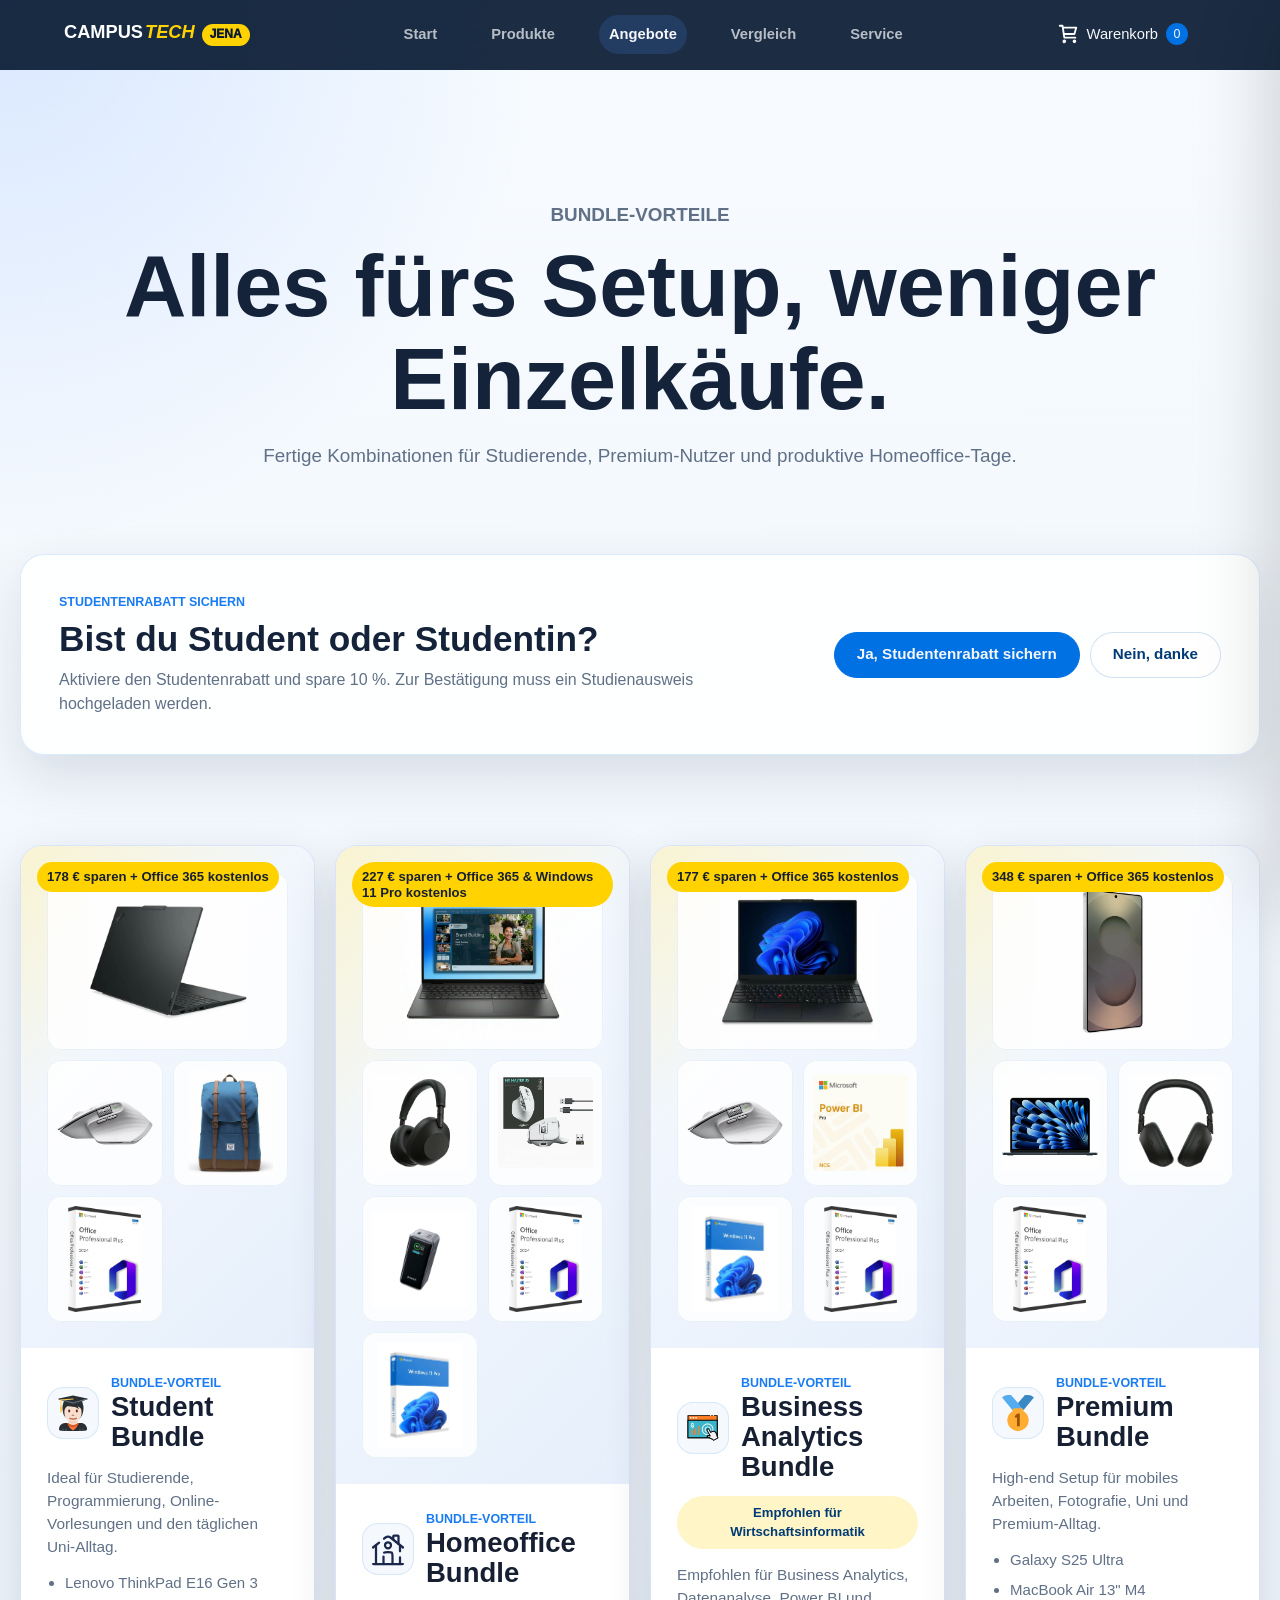
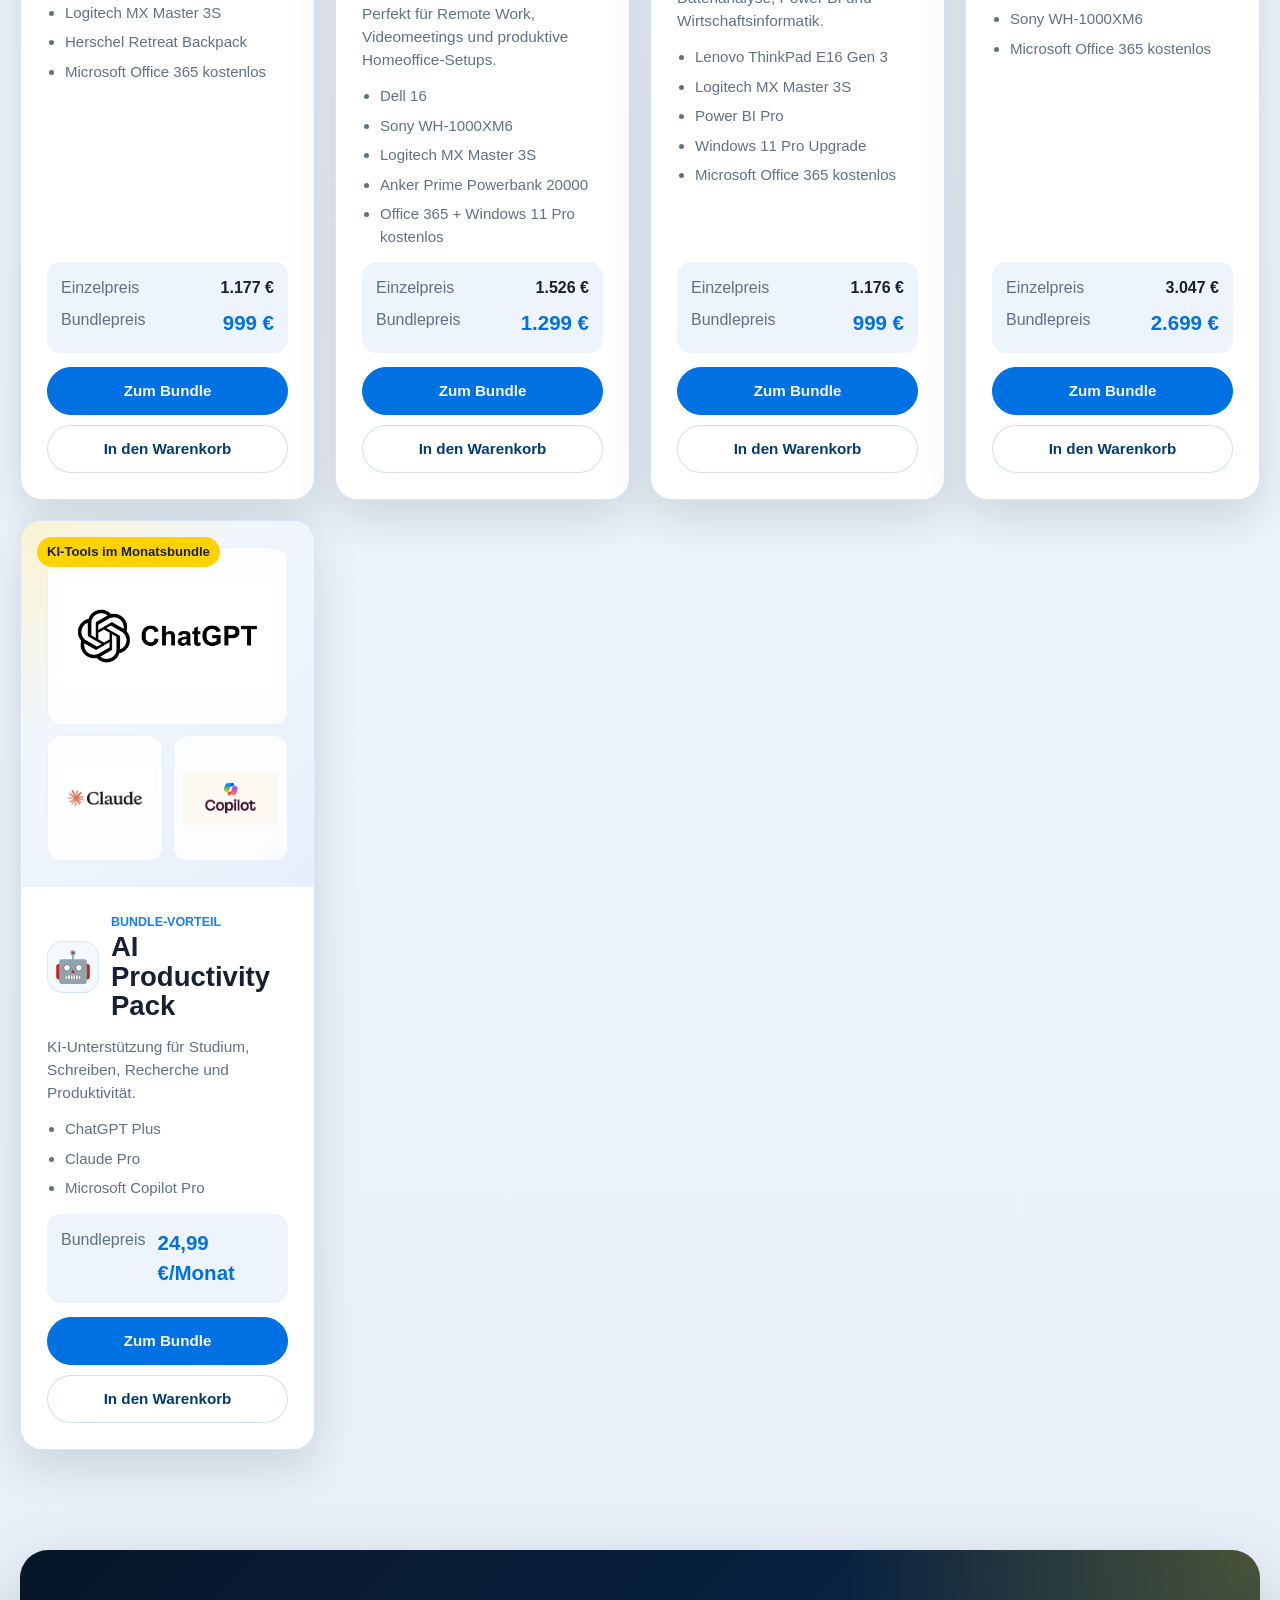
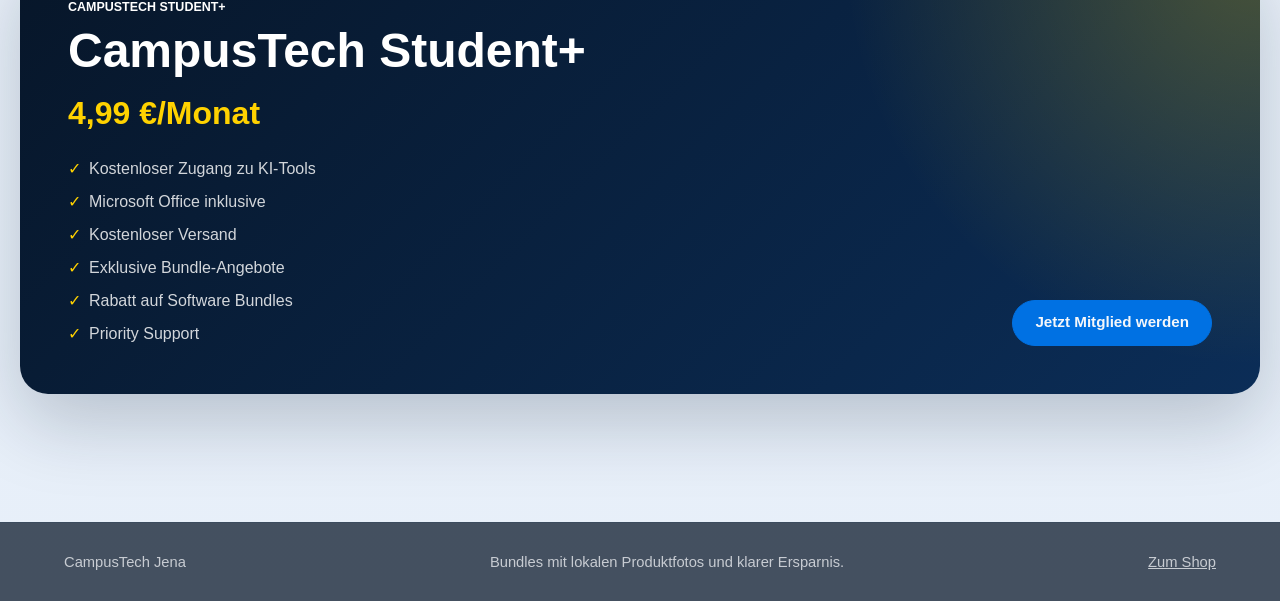
==== commit f2906acb: "Website Update" ====
--- a/angebote.html
+++ b/angebote.html
@@ -29,7 +29,7 @@
     <main>
         <section class="page-hero offers-hero">
             <p class="eyebrow">Bundle-Vorteile</p>
-            <h1>Mehr Setup, weniger Einzelkauf.</h1>
+            <h1>Alles fürs Setup, weniger Einzelkäufe.</h1>
             <p>Fertige Kombinationen für Studierende, Premium-Nutzer und produktive Homeoffice-Tage.</p>
         </section>
 
--- a/style.css
+++ b/style.css
@@ -1409,6 +1409,30 @@
     justify-content: space-between;
 }
 
+.contact-form {
+    display: grid;
+    gap: 14px;
+}
+
+.contact-form label {
+    display: grid;
+    gap: 6px;
+    color: var(--muted);
+    font-size: 0.9rem;
+    font-weight: 750;
+}
+
+.contact-form textarea {
+    min-height: 118px;
+    resize: vertical;
+}
+
+.form-status {
+    min-height: 24px;
+    color: var(--muted);
+    font-size: 0.94rem;
+}
+
 .map-placeholder {
     grid-column: 1 / -1;
     position: relative;
@@ -1497,9 +1521,16 @@
     border-bottom: 0;
 }
 
+.drawer-total strong {
+    display: block;
+    white-space: nowrap;
+}
+
 .drawer-total .checkout-btn {
-    flex-basis: 100%;
-    width: 100%;
+    flex: 0 0 auto;
+    min-width: 112px;
+    width: auto;
+    padding-inline: 20px;
 }
 
 .drawer-head h2 {
@@ -1892,6 +1923,44 @@
         grid-template-columns: 1fr;
     }
 
+    .compare-table {
+        min-width: 920px;
+        table-layout: fixed;
+    }
+
+    .compare-table th:first-child,
+    .compare-table td:first-child {
+        width: 220px;
+    }
+
+    .compare-table th:nth-child(2),
+    .compare-table td:nth-child(2) {
+        width: 120px;
+    }
+
+    .compare-product {
+        align-items: flex-start;
+        gap: 10px;
+    }
+
+    .compare-product img {
+        flex: 0 0 56px;
+        width: 56px;
+        height: 56px;
+        border-radius: 12px;
+    }
+
+    .compare-product strong {
+        display: block;
+        line-height: 1.25;
+        overflow-wrap: anywhere;
+    }
+
+    .compare-price {
+        font-weight: 800;
+        white-space: nowrap;
+    }
+
     .gallery-thumbs {
         grid-auto-columns: minmax(108px, 42%);
     }
